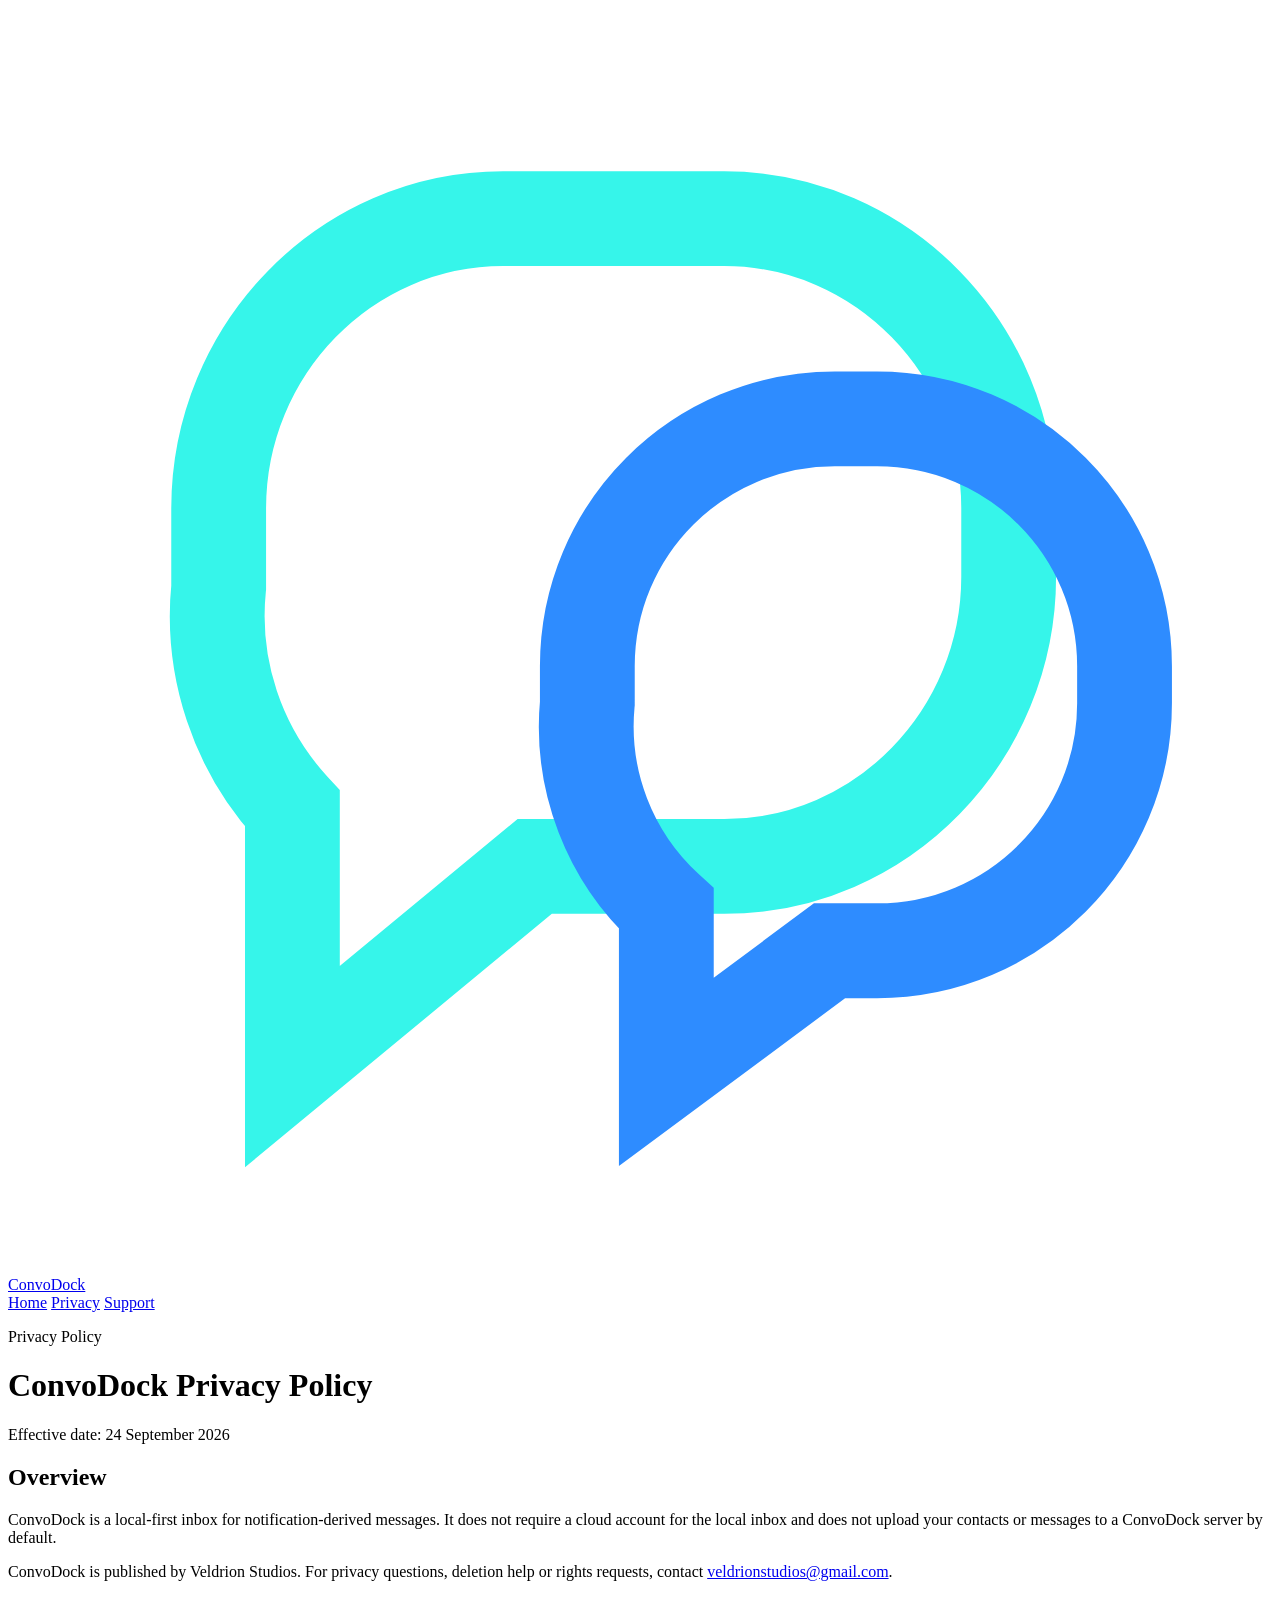
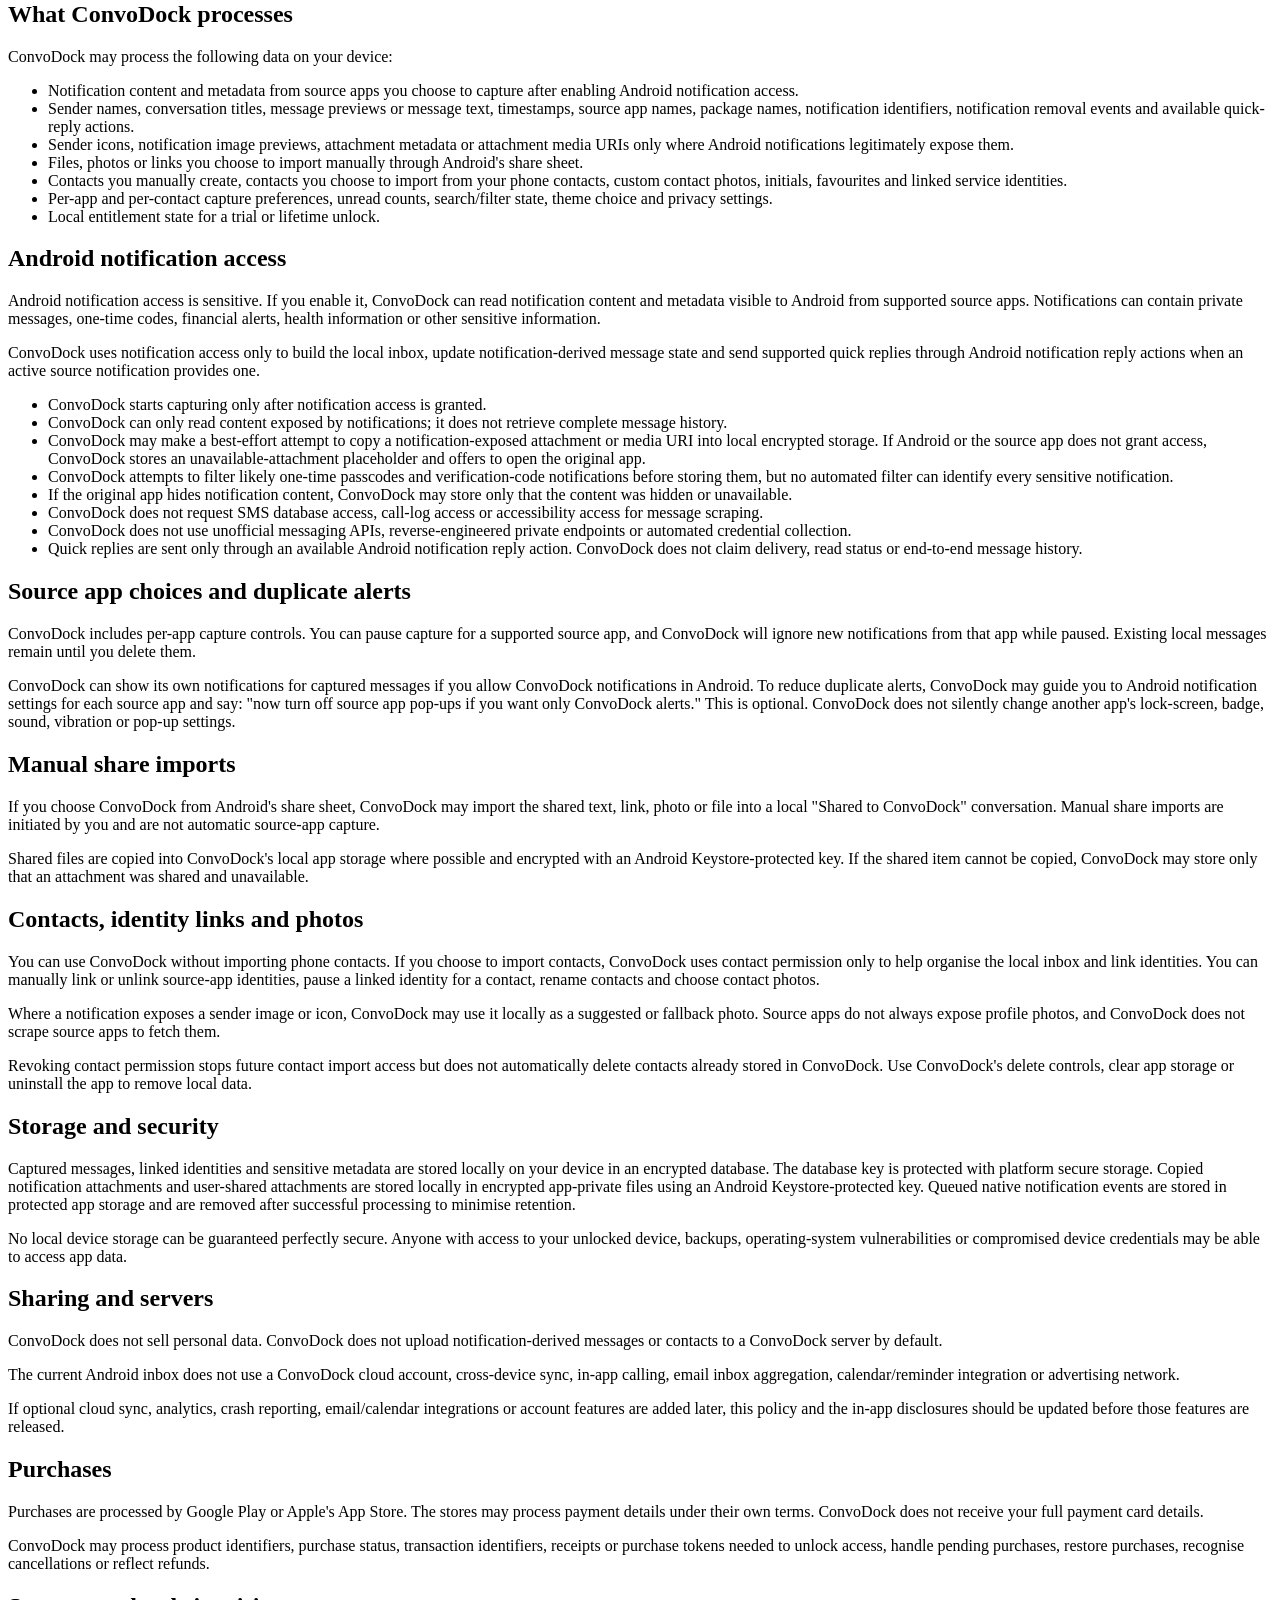
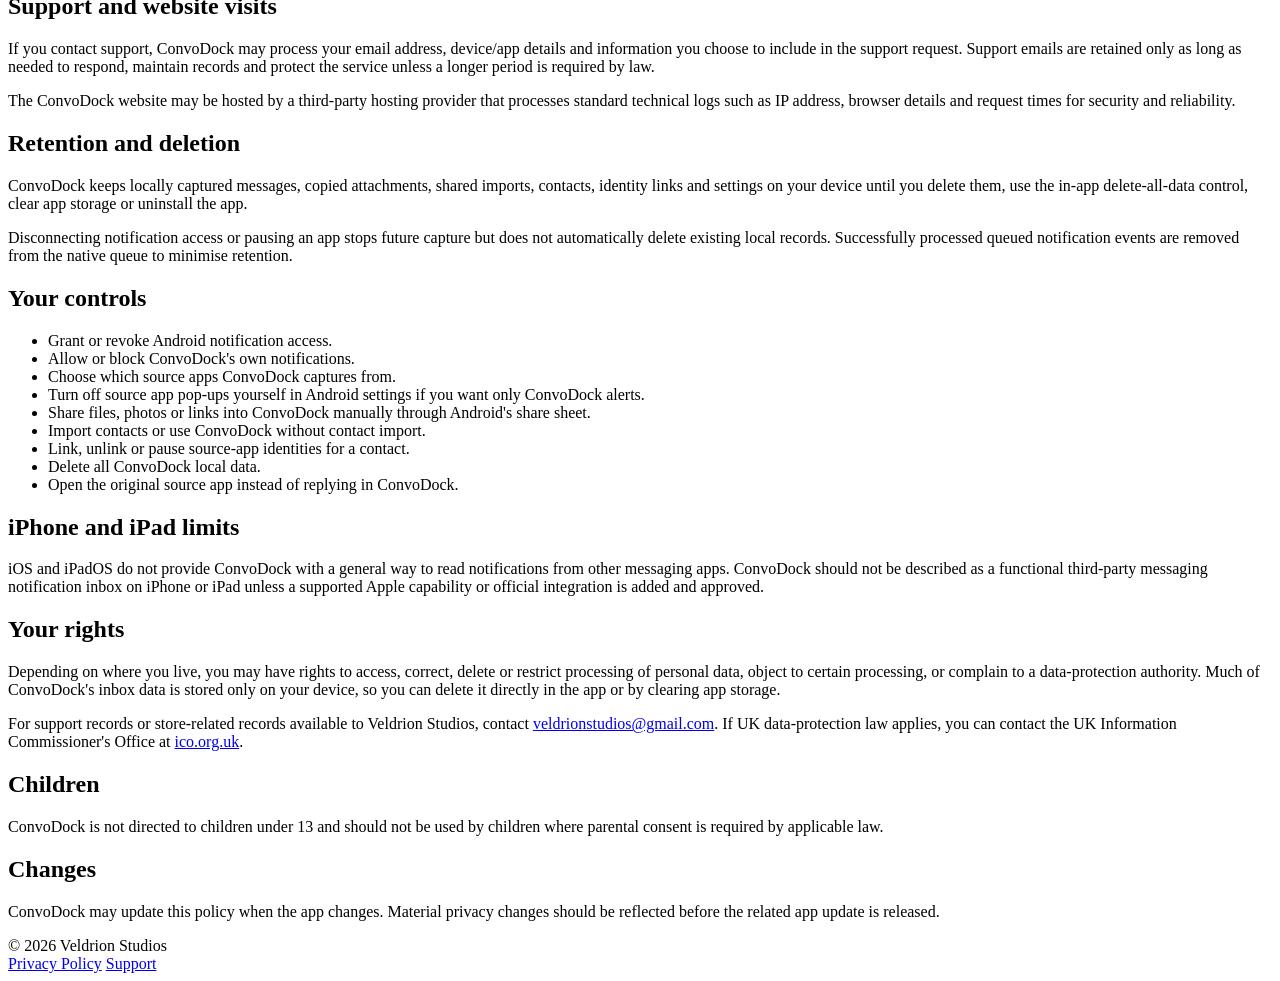
==== privacy.html @ 66566dc5 "Add files via upload" ====
<!doctype html>
<html lang="en">
  <head>
    <meta charset="utf-8" />
    <meta name="viewport" content="width=device-width, initial-scale=1" />
    <title>Privacy Policy | ConvoDock</title>
    <meta
      name="description"
      content="ConvoDock privacy policy covering Android notification access, local encrypted message storage, contact permissions, app choices, retention and deletion."
    />
    <link rel="icon" type="image/svg+xml" href="assets/favicon.svg" />
    <link rel="stylesheet" href="assets/styles.css" />
  </head>
  <body>
    <div class="site-shell">
      <header class="site-header">
        <nav class="nav" aria-label="Main navigation">
          <a class="brand" href="index.html" aria-label="ConvoDock home">
            <span class="brand-mark" aria-hidden="true">
              <svg viewBox="0 0 24 24" fill="none">
                <path d="M4 9.5C4 6.5 6.4 4 9.4 4h4.2C16.6 4 19 6.5 19 9.5v1.3c0 3-2.4 5.5-5.4 5.5H10l-4.6 3.8v-4.9A5.4 5.4 0 0 1 4 11V9.5Z" stroke="#36F5EA" stroke-width="1.8" />
                <path d="M11 12.5c0-2.6 2.1-4.7 4.7-4.7h.8c2.6 0 4.7 2.1 4.7 4.7v.7c0 2.6-2.1 4.7-4.7 4.7h-.9l-3.1 2.3v-3.1A4.7 4.7 0 0 1 11 13.2v-.7Z" stroke="#2E8CFF" stroke-width="1.8" />
              </svg>
            </span>
            ConvoDock
          </a>
          <div class="nav-links">
            <a href="index.html">Home</a>
            <a href="privacy.html" aria-current="page">Privacy</a>
            <a href="support.html">Support</a>
          </div>
        </nav>
      </header>

      <main>
        <div class="policy-hero">
          <p class="eyebrow">Privacy Policy</p>
          <h1>ConvoDock Privacy Policy</h1>
          <p class="policy-meta">Effective date: 24 September 2026</p>
        </div>

        <article class="policy-body">
          <section>
            <h2>Overview</h2>
            <p>
              ConvoDock is a local-first inbox for notification-derived messages. It does not require a cloud account for the local inbox and does not upload your contacts or messages to a ConvoDock server by default.
            </p>
            <p>
              ConvoDock is published by Veldrion Studios. For privacy questions, deletion help or rights requests, contact <a href="mailto:veldrionstudios@gmail.com">veldrionstudios@gmail.com</a>.
            </p>
          </section>

          <section>
            <h2>What ConvoDock processes</h2>
            <p>ConvoDock may process the following data on your device:</p>
            <ul>
              <li>Notification content and metadata from source apps you choose to capture after enabling Android notification access.</li>
              <li>Sender names, conversation titles, message previews or message text, timestamps, source app names, package names, notification identifiers, notification removal events and available quick-reply actions.</li>
              <li>Sender icons, notification image previews, attachment metadata or attachment media URIs only where Android notifications legitimately expose them.</li>
              <li>Files, photos or links you choose to import manually through Android's share sheet.</li>
              <li>Contacts you manually create, contacts you choose to import from your phone contacts, custom contact photos, initials, favourites and linked service identities.</li>
              <li>Per-app and per-contact capture preferences, unread counts, search/filter state, theme choice and privacy settings.</li>
              <li>Local entitlement state for a trial or lifetime unlock.</li>
            </ul>
          </section>

          <section>
            <h2>Android notification access</h2>
            <p>
              Android notification access is sensitive. If you enable it, ConvoDock can read notification content and metadata visible to Android from supported source apps. Notifications can contain private messages, one-time codes, financial alerts, health information or other sensitive information.
            </p>
            <p>
              ConvoDock uses notification access only to build the local inbox, update notification-derived message state and send supported quick replies through Android notification reply actions when an active source notification provides one.
            </p>
            <ul>
              <li>ConvoDock starts capturing only after notification access is granted.</li>
              <li>ConvoDock can only read content exposed by notifications; it does not retrieve complete message history.</li>
              <li>ConvoDock may make a best-effort attempt to copy a notification-exposed attachment or media URI into local encrypted storage. If Android or the source app does not grant access, ConvoDock stores an unavailable-attachment placeholder and offers to open the original app.</li>
              <li>ConvoDock attempts to filter likely one-time passcodes and verification-code notifications before storing them, but no automated filter can identify every sensitive notification.</li>
              <li>If the original app hides notification content, ConvoDock may store only that the content was hidden or unavailable.</li>
              <li>ConvoDock does not request SMS database access, call-log access or accessibility access for message scraping.</li>
              <li>ConvoDock does not use unofficial messaging APIs, reverse-engineered private endpoints or automated credential collection.</li>
              <li>Quick replies are sent only through an available Android notification reply action. ConvoDock does not claim delivery, read status or end-to-end message history.</li>
            </ul>
          </section>

          <section>
            <h2>Source app choices and duplicate alerts</h2>
            <p>
              ConvoDock includes per-app capture controls. You can pause capture for a supported source app, and ConvoDock will ignore new notifications from that app while paused. Existing local messages remain until you delete them.
            </p>
            <p>
              ConvoDock can show its own notifications for captured messages if you allow ConvoDock notifications in Android. To reduce duplicate alerts, ConvoDock may guide you to Android notification settings for each source app and say: "now turn off source app pop-ups if you want only ConvoDock alerts." This is optional. ConvoDock does not silently change another app's lock-screen, badge, sound, vibration or pop-up settings.
            </p>
          </section>

          <section>
            <h2>Manual share imports</h2>
            <p>
              If you choose ConvoDock from Android's share sheet, ConvoDock may import the shared text, link, photo or file into a local "Shared to ConvoDock" conversation. Manual share imports are initiated by you and are not automatic source-app capture.
            </p>
            <p>
              Shared files are copied into ConvoDock's local app storage where possible and encrypted with an Android Keystore-protected key. If the shared item cannot be copied, ConvoDock may store only that an attachment was shared and unavailable.
            </p>
          </section>

          <section>
            <h2>Contacts, identity links and photos</h2>
            <p>
              You can use ConvoDock without importing phone contacts. If you choose to import contacts, ConvoDock uses contact permission only to help organise the local inbox and link identities. You can manually link or unlink source-app identities, pause a linked identity for a contact, rename contacts and choose contact photos.
            </p>
            <p>
              Where a notification exposes a sender image or icon, ConvoDock may use it locally as a suggested or fallback photo. Source apps do not always expose profile photos, and ConvoDock does not scrape source apps to fetch them.
            </p>
            <p>
              Revoking contact permission stops future contact import access but does not automatically delete contacts already stored in ConvoDock. Use ConvoDock's delete controls, clear app storage or uninstall the app to remove local data.
            </p>
          </section>

          <section>
            <h2>Storage and security</h2>
            <p>
              Captured messages, linked identities and sensitive metadata are stored locally on your device in an encrypted database. The database key is protected with platform secure storage. Copied notification attachments and user-shared attachments are stored locally in encrypted app-private files using an Android Keystore-protected key. Queued native notification events are stored in protected app storage and are removed after successful processing to minimise retention.
            </p>
            <p>
              No local device storage can be guaranteed perfectly secure. Anyone with access to your unlocked device, backups, operating-system vulnerabilities or compromised device credentials may be able to access app data.
            </p>
          </section>

          <section>
            <h2>Sharing and servers</h2>
            <p>
              ConvoDock does not sell personal data. ConvoDock does not upload notification-derived messages or contacts to a ConvoDock server by default.
            </p>
            <p>
              The current Android inbox does not use a ConvoDock cloud account, cross-device sync, in-app calling, email inbox aggregation, calendar/reminder integration or advertising network.
            </p>
            <p>
              If optional cloud sync, analytics, crash reporting, email/calendar integrations or account features are added later, this policy and the in-app disclosures should be updated before those features are released.
            </p>
          </section>

          <section>
            <h2>Purchases</h2>
            <p>
              Purchases are processed by Google Play or Apple's App Store. The stores may process payment details under their own terms. ConvoDock does not receive your full payment card details.
            </p>
            <p>
              ConvoDock may process product identifiers, purchase status, transaction identifiers, receipts or purchase tokens needed to unlock access, handle pending purchases, restore purchases, recognise cancellations or reflect refunds.
            </p>
          </section>

          <section>
            <h2>Support and website visits</h2>
            <p>
              If you contact support, ConvoDock may process your email address, device/app details and information you choose to include in the support request. Support emails are retained only as long as needed to respond, maintain records and protect the service unless a longer period is required by law.
            </p>
            <p>
              The ConvoDock website may be hosted by a third-party hosting provider that processes standard technical logs such as IP address, browser details and request times for security and reliability.
            </p>
          </section>

          <section>
            <h2>Retention and deletion</h2>
            <p>
              ConvoDock keeps locally captured messages, copied attachments, shared imports, contacts, identity links and settings on your device until you delete them, use the in-app delete-all-data control, clear app storage or uninstall the app.
            </p>
            <p>
              Disconnecting notification access or pausing an app stops future capture but does not automatically delete existing local records. Successfully processed queued notification events are removed from the native queue to minimise retention.
            </p>
          </section>

          <section>
            <h2>Your controls</h2>
            <ul>
              <li>Grant or revoke Android notification access.</li>
              <li>Allow or block ConvoDock's own notifications.</li>
              <li>Choose which source apps ConvoDock captures from.</li>
              <li>Turn off source app pop-ups yourself in Android settings if you want only ConvoDock alerts.</li>
              <li>Share files, photos or links into ConvoDock manually through Android's share sheet.</li>
              <li>Import contacts or use ConvoDock without contact import.</li>
              <li>Link, unlink or pause source-app identities for a contact.</li>
              <li>Delete all ConvoDock local data.</li>
              <li>Open the original source app instead of replying in ConvoDock.</li>
            </ul>
          </section>

          <section>
            <h2>iPhone and iPad limits</h2>
            <p>
              iOS and iPadOS do not provide ConvoDock with a general way to read notifications from other messaging apps. ConvoDock should not be described as a functional third-party messaging notification inbox on iPhone or iPad unless a supported Apple capability or official integration is added and approved.
            </p>
          </section>

          <section>
            <h2>Your rights</h2>
            <p>
              Depending on where you live, you may have rights to access, correct, delete or restrict processing of personal data, object to certain processing, or complain to a data-protection authority. Much of ConvoDock's inbox data is stored only on your device, so you can delete it directly in the app or by clearing app storage.
            </p>
            <p>
              For support records or store-related records available to Veldrion Studios, contact <a href="mailto:veldrionstudios@gmail.com">veldrionstudios@gmail.com</a>. If UK data-protection law applies, you can contact the UK Information Commissioner's Office at <a href="https://ico.org.uk/">ico.org.uk</a>.
            </p>
          </section>

          <section>
            <h2>Children</h2>
            <p>
              ConvoDock is not directed to children under 13 and should not be used by children where parental consent is required by applicable law.
            </p>
          </section>

          <section>
            <h2>Changes</h2>
            <p>
              ConvoDock may update this policy when the app changes. Material privacy changes should be reflected before the related app update is released.
            </p>
          </section>
        </article>
      </main>

      <footer class="site-footer">
        <div class="footer-inner">
          <span>© 2026 Veldrion Studios</span>
          <div class="footer-links">
            <a href="privacy.html">Privacy Policy</a>
            <a href="support.html">Support</a>
          </div>
        </div>
      </footer>
    </div>
  </body>
</html>
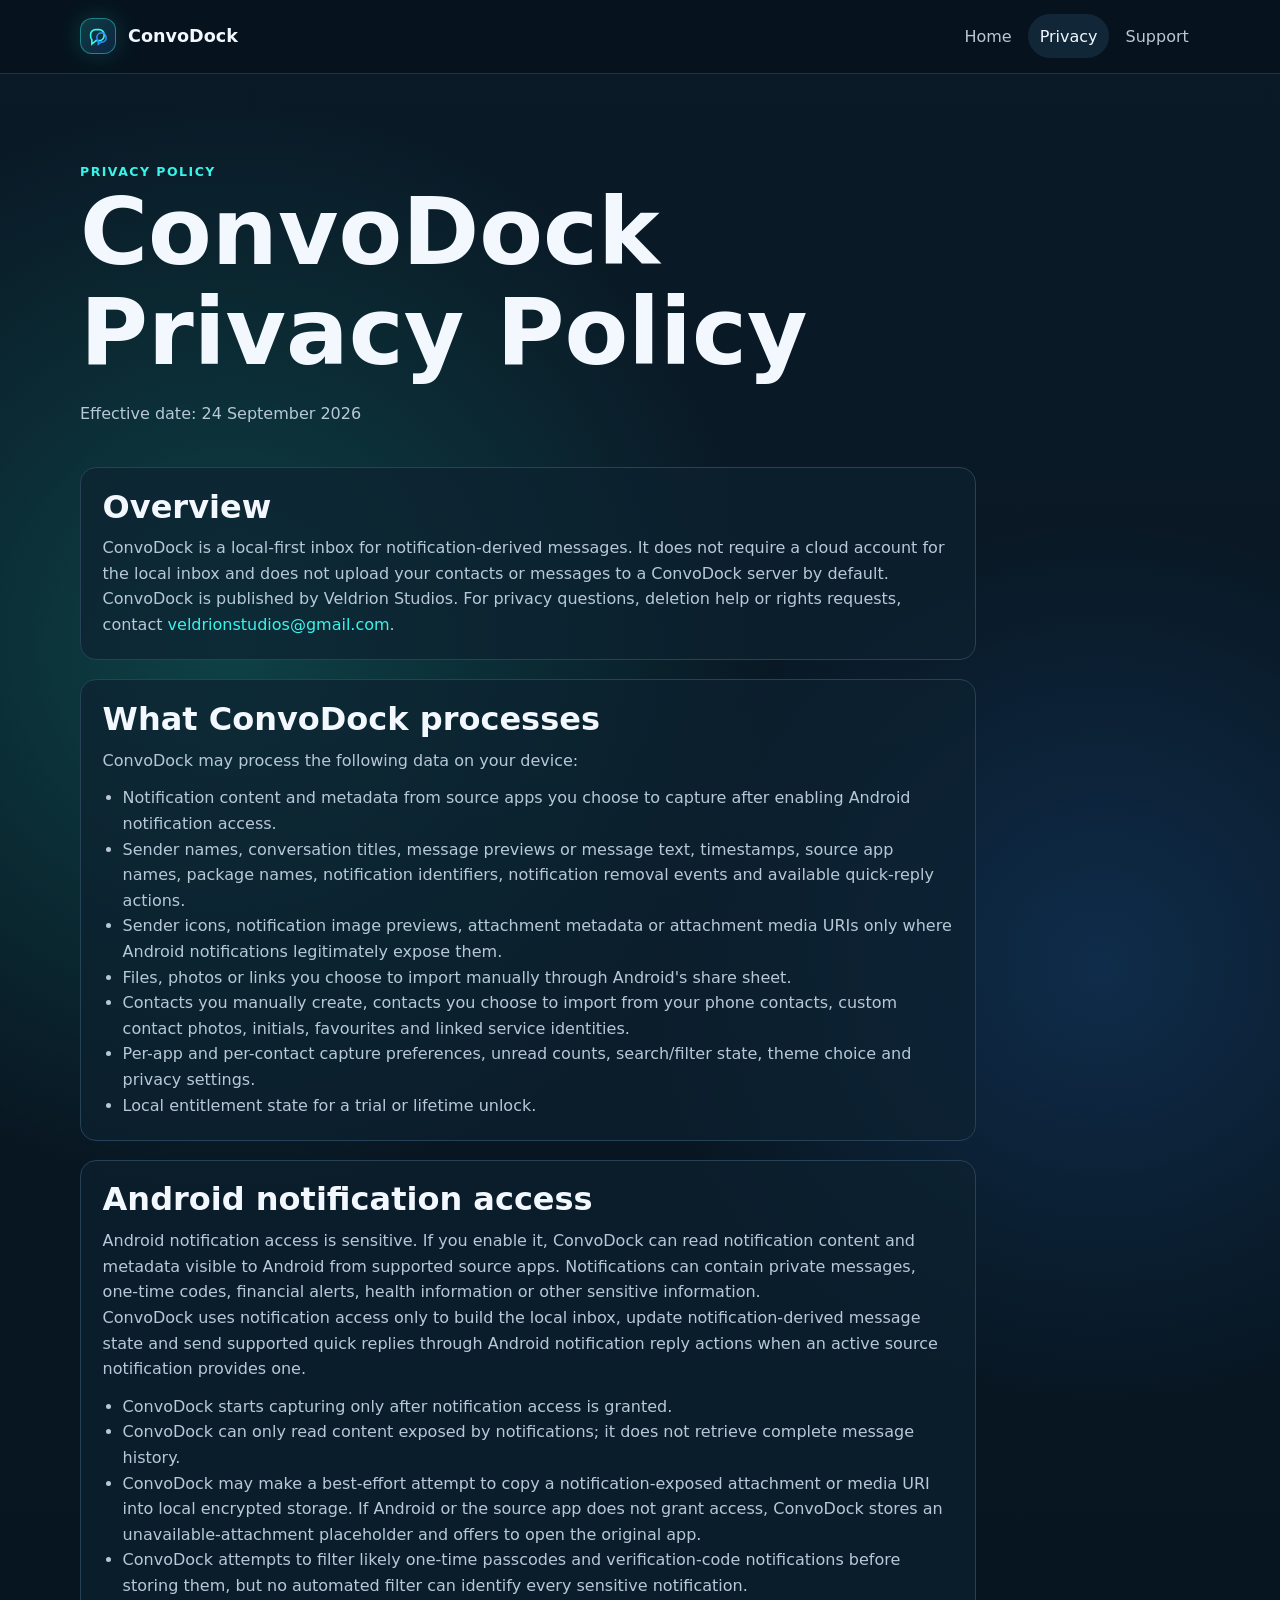
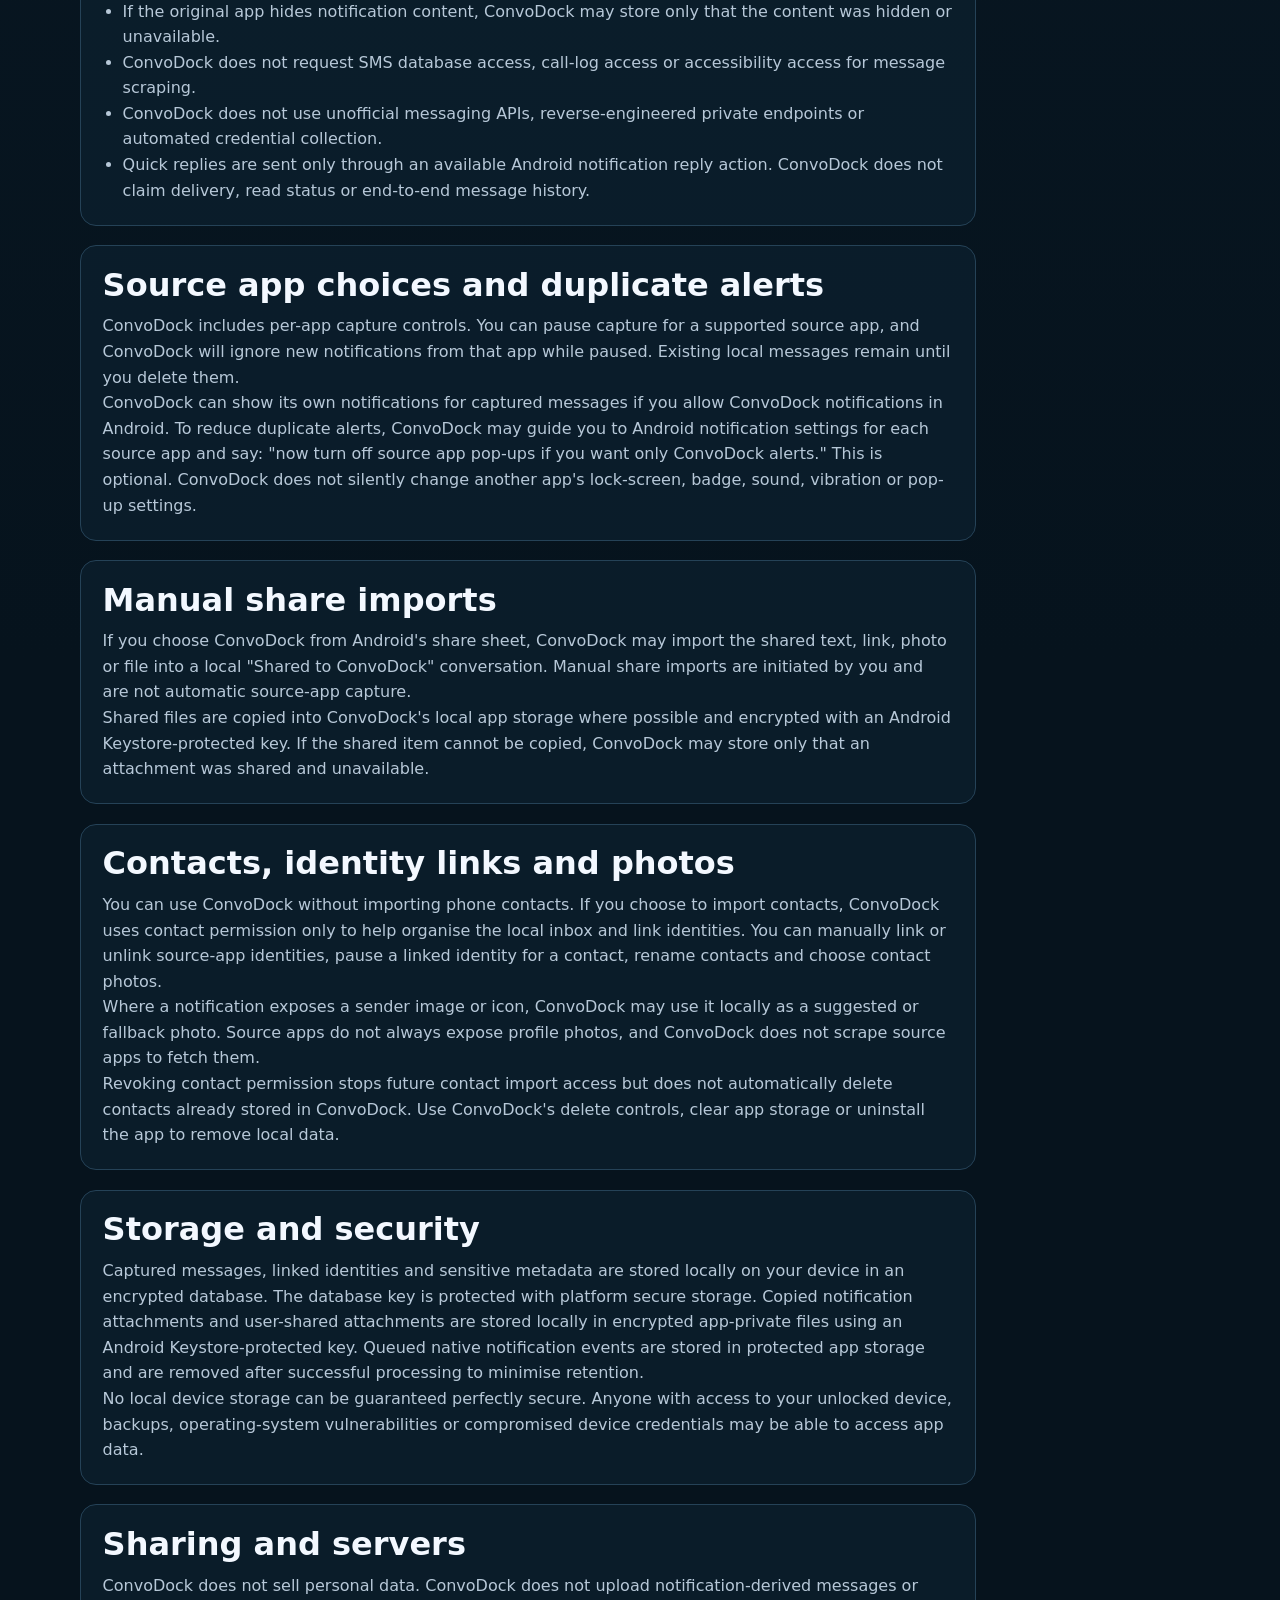
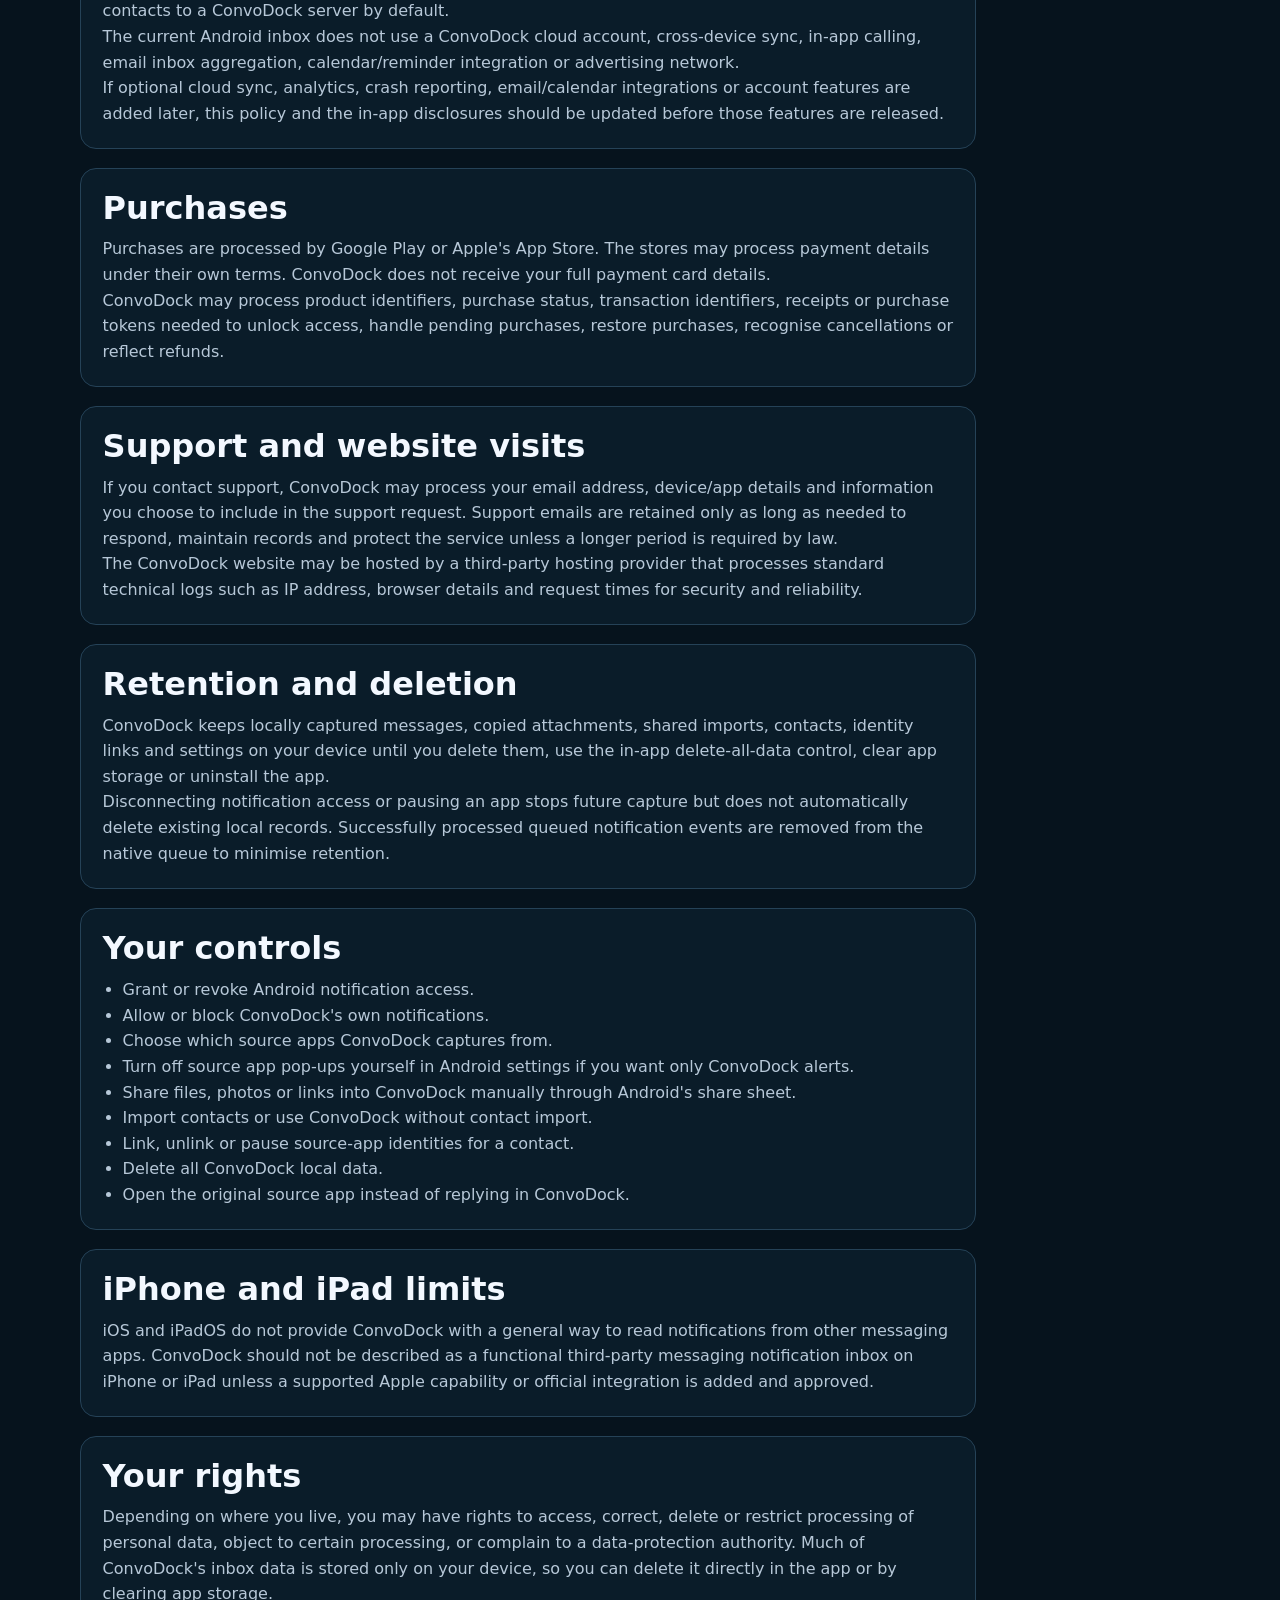
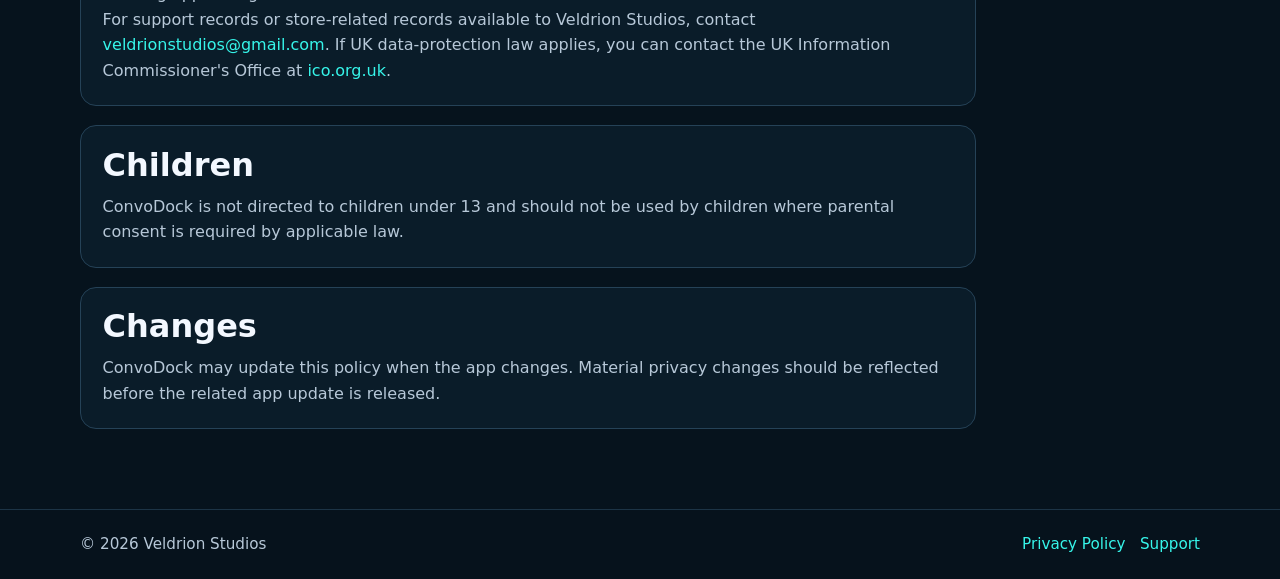
==== commit e7c2193b: "Add files via upload" ====
--- a/privacy.html
+++ b/privacy.html
@@ -9,7 +9,519 @@
       content="ConvoDock privacy policy covering Android notification access, local encrypted message storage, contact permissions, app choices, retention and deletion."
     />
     <link rel="icon" type="image/svg+xml" href="assets/favicon.svg" />
-    <link rel="stylesheet" href="assets/styles.css" />
+    <link rel="stylesheet" href="assets/styles.css" />
+    <style>
+:root {
+  --navy-950: #06131d;
+  --navy-900: #0a1a27;
+  --navy-800: #102636;
+  --navy-700: #172d3b;
+  --teal-500: #168b80;
+  --teal-300: #36f5ea;
+  --blue-500: #2e8cff;
+  --text: #f3f8ff;
+  --muted: #b7c8d8;
+  --line: #254257;
+  --danger: #ff6b7a;
+  color-scheme: dark;
+  font-family:
+    Inter, ui-sans-serif, system-ui, -apple-system, BlinkMacSystemFont, "Segoe UI",
+    sans-serif;
+}
+
+* {
+  box-sizing: border-box;
+}
+
+html {
+  scroll-behavior: smooth;
+}
+
+body {
+  margin: 0;
+  background:
+    radial-gradient(circle at 18% 12%, rgba(22, 139, 128, 0.36), transparent 34rem),
+    radial-gradient(circle at 86% 18%, rgba(46, 140, 255, 0.18), transparent 28rem),
+    linear-gradient(180deg, var(--navy-900), var(--navy-950) 42%);
+  color: var(--text);
+  font-size: 16px;
+  line-height: 1.6;
+}
+
+a {
+  color: var(--teal-300);
+  text-decoration: none;
+}
+
+a:hover,
+a:focus {
+  text-decoration: underline;
+}
+
+.site-shell {
+  min-height: 100vh;
+}
+
+.site-header {
+  position: sticky;
+  top: 0;
+  z-index: 10;
+  border-bottom: 1px solid rgba(37, 66, 87, 0.72);
+  background: rgba(6, 19, 29, 0.84);
+  backdrop-filter: blur(18px);
+}
+
+.nav {
+  display: flex;
+  align-items: center;
+  justify-content: space-between;
+  gap: 1rem;
+  width: min(1120px, calc(100% - 2rem));
+  margin: 0 auto;
+  padding: 0.9rem 0;
+}
+
+.brand {
+  display: inline-flex;
+  align-items: center;
+  gap: 0.75rem;
+  color: var(--text);
+  font-weight: 800;
+  font-size: 1.1rem;
+  letter-spacing: 0;
+}
+
+.brand-mark {
+  display: grid;
+  place-items: center;
+  width: 2.25rem;
+  height: 2.25rem;
+  border: 1px solid rgba(54, 245, 234, 0.42);
+  border-radius: 0.75rem;
+  background: linear-gradient(135deg, rgba(54, 245, 234, 0.18), rgba(46, 140, 255, 0.16));
+  box-shadow: 0 0 24px rgba(54, 245, 234, 0.16);
+}
+
+.brand-mark svg {
+  width: 1.35rem;
+  height: 1.35rem;
+}
+
+.nav-links {
+  display: flex;
+  align-items: center;
+  gap: 0.35rem;
+  flex-wrap: wrap;
+  justify-content: flex-end;
+}
+
+.nav-links a {
+  color: var(--muted);
+  min-height: 2.75rem;
+  display: inline-flex;
+  align-items: center;
+  padding: 0.45rem 0.7rem;
+  border-radius: 999px;
+}
+
+.nav-links a[aria-current="page"],
+.nav-links a:hover,
+.nav-links a:focus {
+  color: var(--text);
+  background: rgba(20, 44, 61, 0.82);
+  text-decoration: none;
+}
+
+main {
+  width: min(1120px, calc(100% - 2rem));
+  margin: 0 auto;
+}
+
+.hero {
+  display: grid;
+  grid-template-columns: minmax(0, 1.1fr) minmax(17rem, 0.9fr);
+  gap: clamp(2rem, 7vw, 5rem);
+  align-items: center;
+  min-height: calc(100vh - 5.5rem);
+  padding: clamp(3rem, 8vw, 6rem) 0;
+}
+
+.eyebrow {
+  color: var(--teal-300);
+  font-weight: 800;
+  text-transform: uppercase;
+  letter-spacing: 0.12em;
+  font-size: 0.78rem;
+}
+
+h1,
+h2,
+h3 {
+  color: var(--text);
+  line-height: 1.08;
+  letter-spacing: 0;
+  margin: 0;
+}
+
+h1 {
+  max-width: 12ch;
+  font-size: clamp(3.4rem, 13vw, 7.8rem);
+}
+
+h2 {
+  font-size: clamp(2rem, 6vw, 3.4rem);
+}
+
+h3 {
+  font-size: 1.15rem;
+}
+
+p {
+  margin: 0;
+}
+
+.lead {
+  max-width: 41rem;
+  margin-top: 1.25rem;
+  color: var(--muted);
+  font-size: clamp(1.08rem, 2.8vw, 1.35rem);
+}
+
+.actions {
+  display: flex;
+  flex-wrap: wrap;
+  gap: 0.8rem;
+  margin-top: 2rem;
+}
+
+.button {
+  display: inline-flex;
+  min-height: 3rem;
+  align-items: center;
+  justify-content: center;
+  gap: 0.5rem;
+  border-radius: 999px;
+  border: 1px solid transparent;
+  padding: 0.72rem 1rem;
+  font-weight: 800;
+}
+
+.button.primary {
+  color: #ffffff;
+  background: linear-gradient(135deg, var(--blue-500), var(--teal-500));
+}
+
+.button.secondary {
+  color: var(--text);
+  border-color: var(--line);
+  background: rgba(12, 33, 48, 0.62);
+}
+
+.notice {
+  margin-top: 1.5rem;
+  padding: 1rem;
+  border: 1px solid rgba(54, 245, 234, 0.22);
+  border-radius: 1rem;
+  background: rgba(12, 33, 48, 0.58);
+  color: var(--muted);
+}
+
+.phone-card {
+  width: min(100%, 23rem);
+  margin-inline: auto;
+  border: 1px solid rgba(122, 157, 184, 0.34);
+  border-radius: 2rem;
+  background:
+    linear-gradient(180deg, rgba(23, 45, 59, 0.86), rgba(6, 19, 29, 0.96)),
+    var(--navy-950);
+  box-shadow:
+    0 1.5rem 4rem rgba(0, 0, 0, 0.42),
+    inset 0 0 0 0.45rem rgba(46, 140, 255, 0.08);
+  padding: 1.15rem;
+}
+
+.phone-top {
+  display: flex;
+  justify-content: space-between;
+  align-items: center;
+  color: var(--muted);
+  font-size: 0.86rem;
+}
+
+.search-pill {
+  margin: 1rem 0;
+  padding: 0.82rem 1rem;
+  border: 1px solid var(--line);
+  border-radius: 999px;
+  color: var(--muted);
+  background: rgba(20, 44, 61, 0.78);
+}
+
+.chat-list {
+  display: grid;
+  gap: 0.75rem;
+}
+
+.chat-row {
+  display: grid;
+  grid-template-columns: 3rem 1fr auto;
+  gap: 0.8rem;
+  align-items: center;
+  min-height: 4.5rem;
+  padding: 0.75rem;
+  border: 1px solid rgba(37, 66, 87, 0.62);
+  border-radius: 1rem;
+  background: rgba(12, 33, 48, 0.78);
+}
+
+.avatar {
+  position: relative;
+  display: grid;
+  place-items: center;
+  width: 3rem;
+  height: 3rem;
+  border-radius: 50%;
+  background: #6688a7;
+  color: #ffffff;
+  font-weight: 900;
+}
+
+.service-dot {
+  position: absolute;
+  right: -0.15rem;
+  bottom: -0.15rem;
+  display: grid;
+  place-items: center;
+  width: 1.25rem;
+  height: 1.25rem;
+  border-radius: 0.38rem;
+  background: var(--teal-500);
+  font-size: 0.62rem;
+  border: 2px solid var(--navy-950);
+}
+
+.row-title {
+  font-weight: 800;
+}
+
+.row-preview,
+.row-time {
+  color: var(--muted);
+  font-size: 0.9rem;
+}
+
+.badge {
+  display: inline-grid;
+  place-items: center;
+  min-width: 1.6rem;
+  height: 1.6rem;
+  padding: 0 0.45rem;
+  border-radius: 999px;
+  background: var(--blue-500);
+  color: #ffffff;
+  font-weight: 900;
+  font-size: 0.78rem;
+}
+
+.section {
+  padding: clamp(3rem, 8vw, 5rem) 0;
+  border-top: 1px solid rgba(37, 66, 87, 0.58);
+}
+
+.section-header {
+  max-width: 42rem;
+  margin-bottom: 1.6rem;
+}
+
+.section-header p {
+  margin-top: 0.85rem;
+  color: var(--muted);
+}
+
+.grid {
+  display: grid;
+  grid-template-columns: repeat(4, minmax(0, 1fr));
+  gap: 1rem;
+}
+
+.card {
+  border: 1px solid var(--line);
+  border-radius: 1rem;
+  background: rgba(12, 33, 48, 0.72);
+  padding: 1.2rem;
+}
+
+.card-icon {
+  display: grid;
+  place-items: center;
+  width: 2.35rem;
+  height: 2.35rem;
+  margin-bottom: 0.85rem;
+  border-radius: 0.85rem;
+  color: var(--teal-300);
+  background: rgba(54, 245, 234, 0.1);
+  border: 1px solid rgba(54, 245, 234, 0.18);
+}
+
+.card p,
+.policy-body p,
+.policy-body li {
+  color: var(--muted);
+}
+
+.policy-hero {
+  padding: clamp(3rem, 8vw, 5.5rem) 0 2.5rem;
+  max-width: 52rem;
+}
+
+.policy-hero h1 {
+  max-width: 13ch;
+  font-size: clamp(2.75rem, 10vw, 5.8rem);
+}
+
+.policy-meta {
+  margin-top: 1.2rem;
+  color: var(--muted);
+}
+
+.policy-body {
+  display: grid;
+  gap: 1.2rem;
+  max-width: 56rem;
+  padding-bottom: 5rem;
+}
+
+.policy-body section {
+  padding: 1.35rem;
+  border: 1px solid var(--line);
+  border-radius: 1rem;
+  background: rgba(12, 33, 48, 0.68);
+}
+
+.policy-body h2 {
+  margin-bottom: 0.7rem;
+  font-size: clamp(1.45rem, 4vw, 2rem);
+}
+
+.policy-body ul {
+  margin: 0.75rem 0 0;
+  padding-left: 1.25rem;
+}
+
+.support-grid {
+  display: grid;
+  grid-template-columns: minmax(0, 0.9fr) minmax(0, 1.1fr);
+  gap: 1rem;
+}
+
+.support-list {
+  display: grid;
+  gap: 0.8rem;
+}
+
+.support-item {
+  padding: 1rem;
+  border: 1px solid var(--line);
+  border-radius: 1rem;
+  background: rgba(12, 33, 48, 0.68);
+}
+
+.support-item h3 {
+  margin-bottom: 0.35rem;
+}
+
+.site-footer {
+  border-top: 1px solid rgba(37, 66, 87, 0.72);
+  background: rgba(6, 19, 29, 0.72);
+}
+
+.footer-inner {
+  display: flex;
+  justify-content: space-between;
+  gap: 1rem;
+  flex-wrap: wrap;
+  width: min(1120px, calc(100% - 2rem));
+  margin: 0 auto;
+  padding: 1.4rem 0;
+  color: var(--muted);
+  font-size: 0.95rem;
+}
+
+.footer-links {
+  display: flex;
+  gap: 0.9rem;
+  flex-wrap: wrap;
+}
+
+@media (max-width: 860px) {
+  .nav {
+    align-items: flex-start;
+    flex-direction: column;
+  }
+
+  .nav-links {
+    width: 100%;
+    justify-content: flex-start;
+  }
+
+  .hero,
+  .support-grid {
+    grid-template-columns: 1fr;
+  }
+
+  .hero {
+    min-height: auto;
+    padding-top: 3rem;
+  }
+
+  .grid {
+    grid-template-columns: repeat(2, minmax(0, 1fr));
+  }
+}
+
+@media (max-width: 560px) {
+  body {
+    font-size: 16px;
+  }
+
+  main,
+  .nav,
+  .footer-inner {
+    width: min(100% - 1rem, 1120px);
+  }
+
+  .nav-links a {
+    padding-inline: 0.62rem;
+  }
+
+  .actions {
+    flex-direction: column;
+  }
+
+  .button {
+    width: 100%;
+  }
+
+  .grid {
+    grid-template-columns: 1fr;
+  }
+
+  .phone-card {
+    border-radius: 1.4rem;
+    padding: 0.8rem;
+  }
+
+  .chat-row {
+    grid-template-columns: 2.7rem 1fr;
+  }
+
+  .row-time {
+    display: none;
+  }
+}
+
+
+    </style>
   </head>
   <body>
     <div class="site-shell">
@@ -230,3 +742,4 @@
     </div>
   </body>
 </html>
+
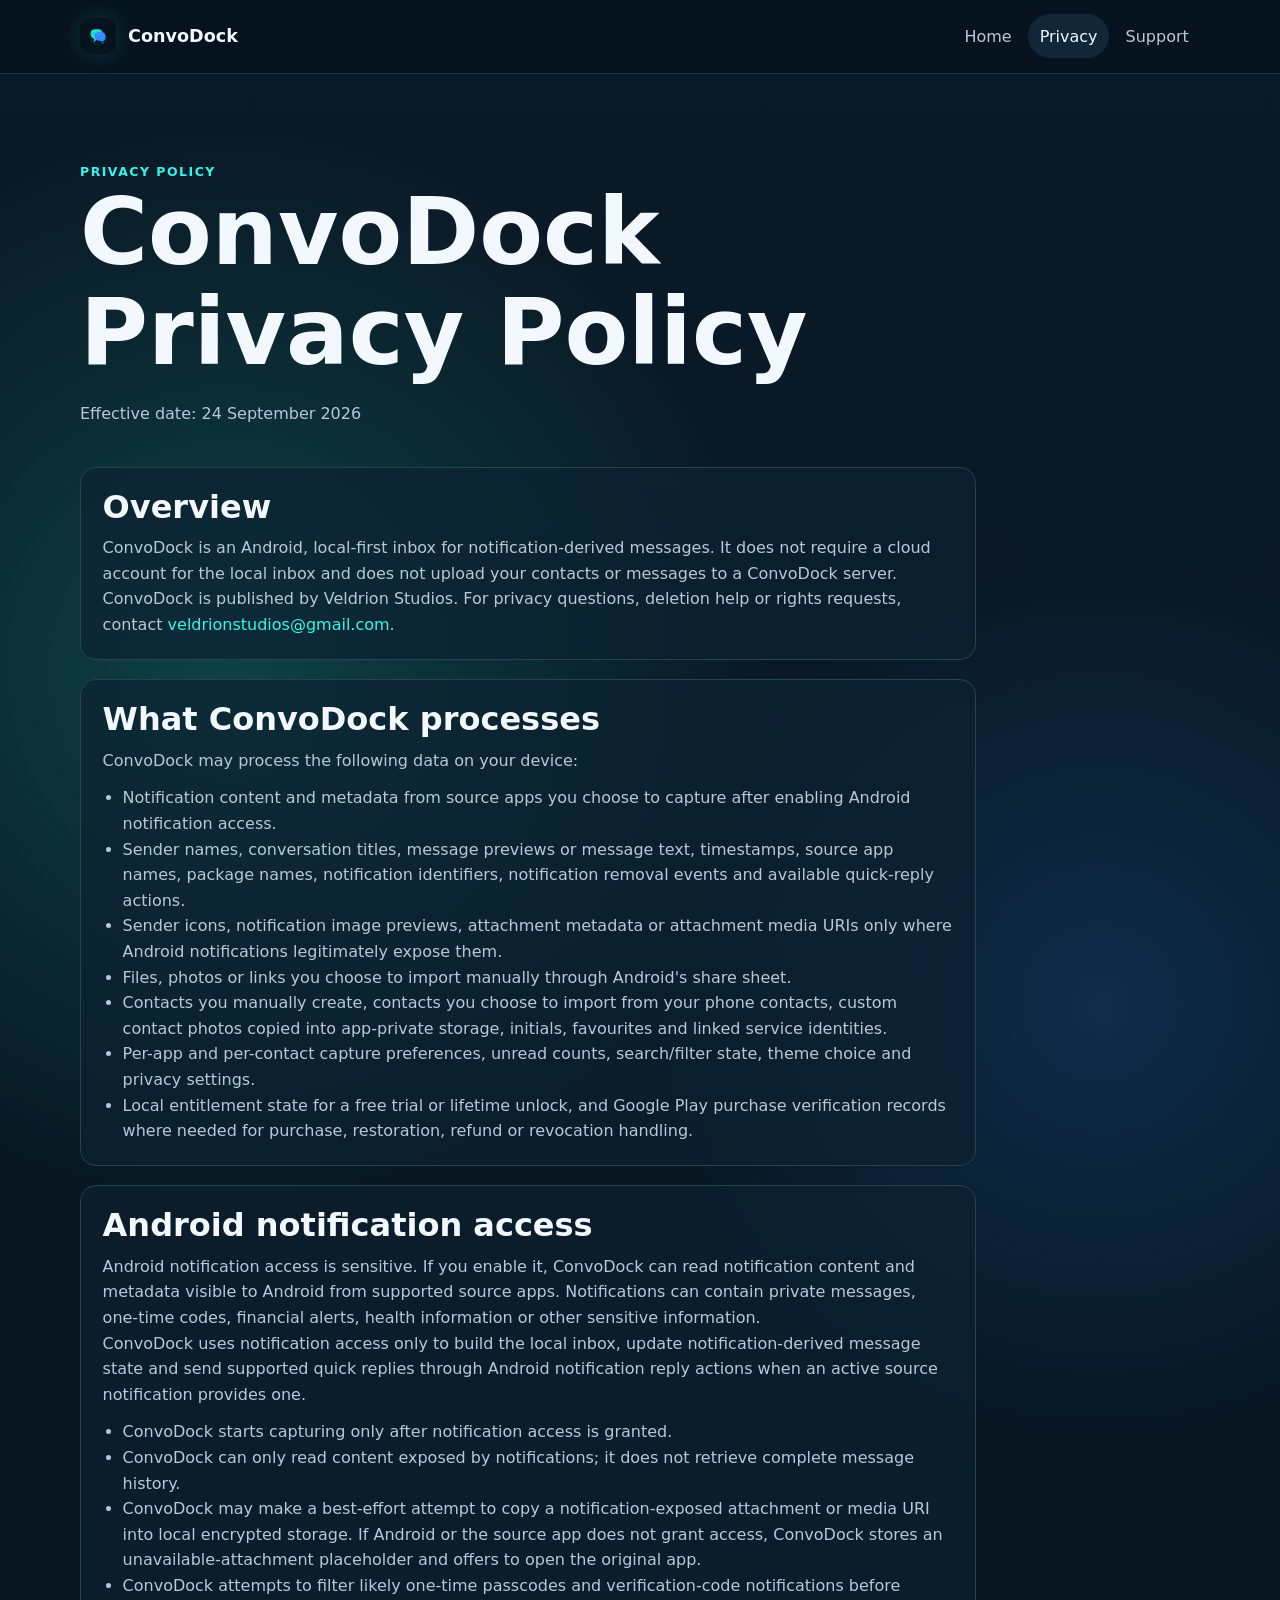
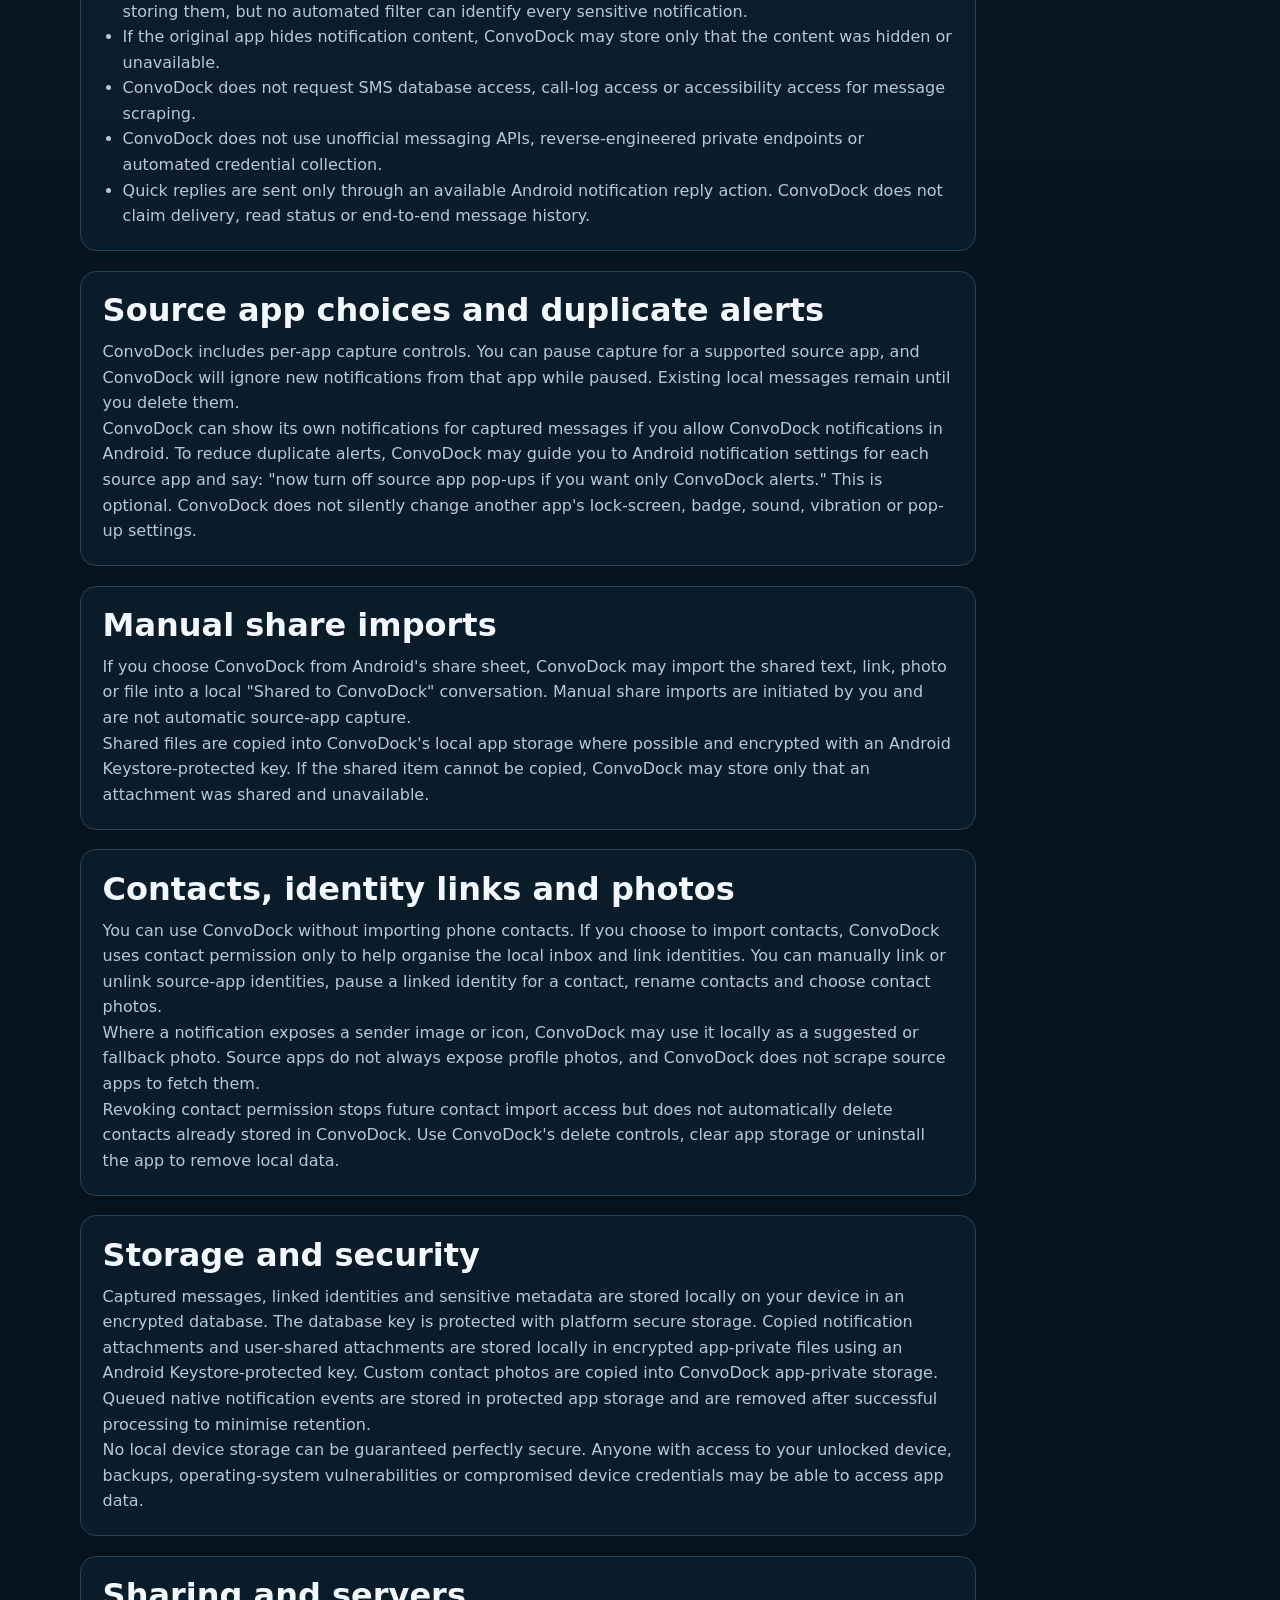
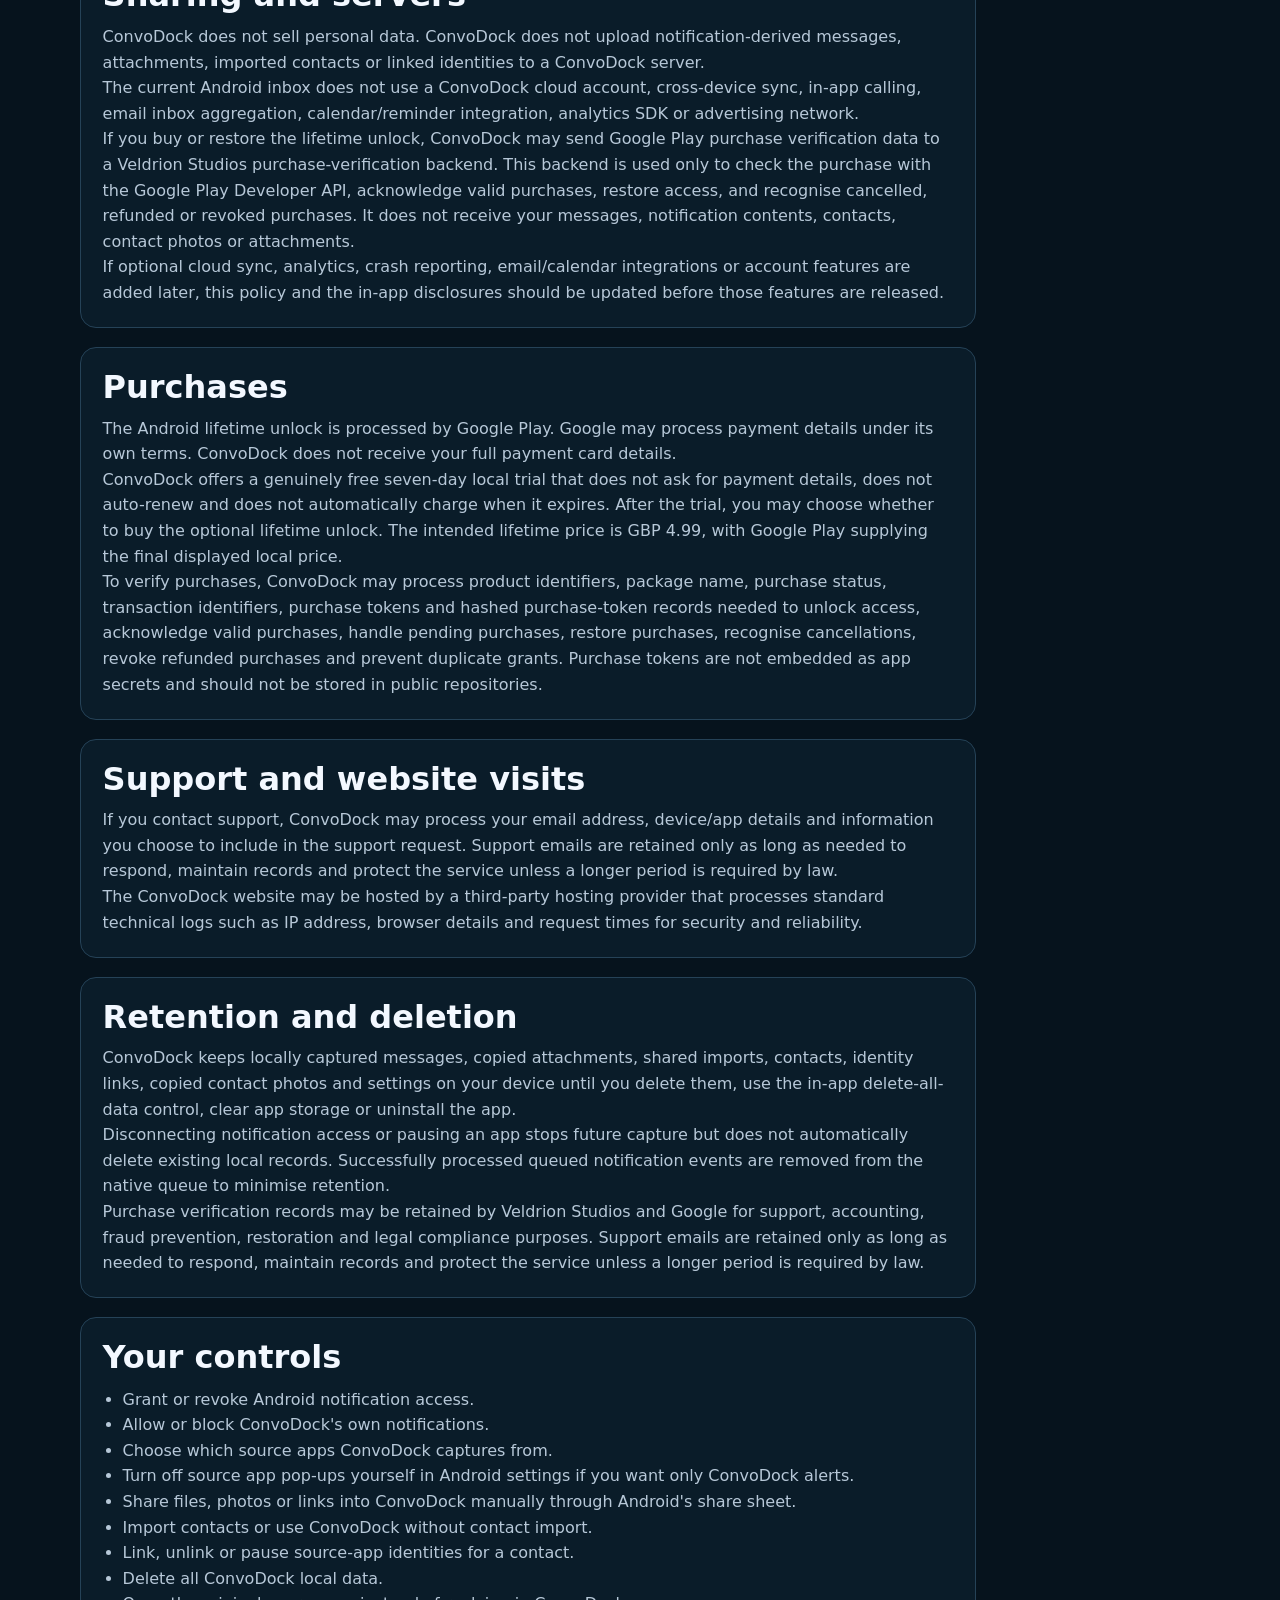
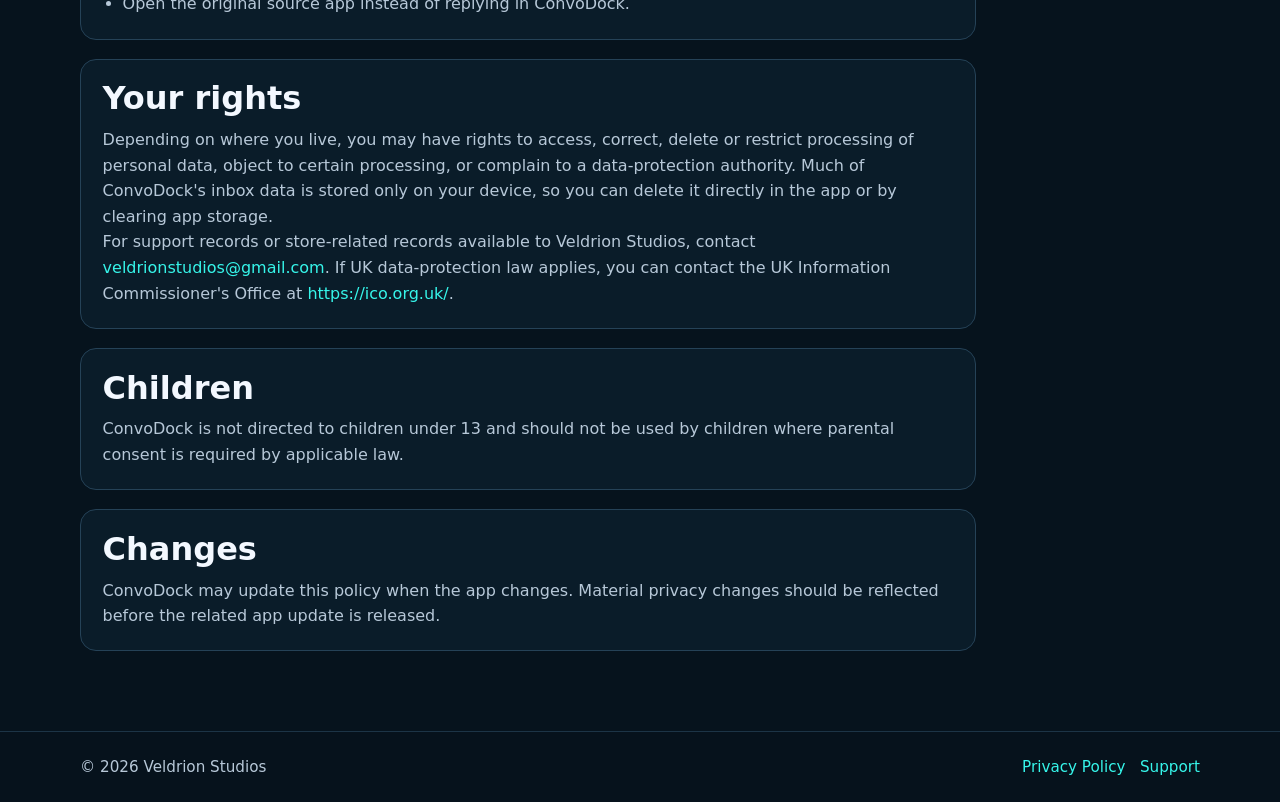
==== commit be65fb97: "Add files via upload" ====
--- a/privacy.html
+++ b/privacy.html
@@ -96,9 +96,7 @@
   place-items: center;
   width: 2.25rem;
   height: 2.25rem;
-  border: 1px solid rgba(54, 245, 234, 0.42);
   border-radius: 0.75rem;
-  background: linear-gradient(135deg, rgba(54, 245, 234, 0.18), rgba(46, 140, 255, 0.16));
   box-shadow: 0 0 24px rgba(54, 245, 234, 0.16);
 }
 
@@ -529,9 +527,13 @@
         <nav class="nav" aria-label="Main navigation">
           <a class="brand" href="index.html" aria-label="ConvoDock home">
             <span class="brand-mark" aria-hidden="true">
-              <svg viewBox="0 0 24 24" fill="none">
-                <path d="M4 9.5C4 6.5 6.4 4 9.4 4h4.2C16.6 4 19 6.5 19 9.5v1.3c0 3-2.4 5.5-5.4 5.5H10l-4.6 3.8v-4.9A5.4 5.4 0 0 1 4 11V9.5Z" stroke="#36F5EA" stroke-width="1.8" />
-                <path d="M11 12.5c0-2.6 2.1-4.7 4.7-4.7h.8c2.6 0 4.7 2.1 4.7 4.7v.7c0 2.6-2.1 4.7-4.7 4.7h-.9l-3.1 2.3v-3.1A4.7 4.7 0 0 1 11 13.2v-.7Z" stroke="#2E8CFF" stroke-width="1.8" />
+              <svg viewBox="0 0 108 108" fill="none">
+                <rect width="108" height="108" rx="24" fill="#04131C" />
+                <circle cx="54" cy="54" r="45" fill="#071F2C" />
+                <path d="M18 36c0-12 9-20 23-20h15c13 0 22 9 22 21v7c0 13-9 21-22 21h-6L33 83l4-17c-11-4-19-12-19-23v-7Z" fill="#25D8CF" />
+                <path d="M38 49c0-11 9-19 21-19h12c13 0 22 9 22 21v7c0 12-9 20-22 20l15 14-8-16c-23 0-40-10-40-21v-6Z" fill="#2E8CFF" />
+                <path d="M25 34c3-8 11-12 21-12h10c6 0 12 2 16 6-11-3-22-3-31-1-8 1-13 3-16 7Z" fill="#FFFFFF" opacity=".18" />
+                <path d="M44 48c3-7 9-10 17-10h10c5 0 11 2 15 6-9-3-18-3-27-1-6 1-12 2-15 5Z" fill="#FFFFFF" opacity=".16" />
               </svg>
             </span>
             ConvoDock
@@ -555,7 +557,7 @@
           <section>
             <h2>Overview</h2>
             <p>
-              ConvoDock is a local-first inbox for notification-derived messages. It does not require a cloud account for the local inbox and does not upload your contacts or messages to a ConvoDock server by default.
+              ConvoDock is an Android, local-first inbox for notification-derived messages. It does not require a cloud account for the local inbox and does not upload your contacts or messages to a ConvoDock server.
             </p>
             <p>
               ConvoDock is published by Veldrion Studios. For privacy questions, deletion help or rights requests, contact <a href="mailto:veldrionstudios@gmail.com">veldrionstudios@gmail.com</a>.
@@ -570,9 +572,9 @@
               <li>Sender names, conversation titles, message previews or message text, timestamps, source app names, package names, notification identifiers, notification removal events and available quick-reply actions.</li>
               <li>Sender icons, notification image previews, attachment metadata or attachment media URIs only where Android notifications legitimately expose them.</li>
               <li>Files, photos or links you choose to import manually through Android's share sheet.</li>
-              <li>Contacts you manually create, contacts you choose to import from your phone contacts, custom contact photos, initials, favourites and linked service identities.</li>
+              <li>Contacts you manually create, contacts you choose to import from your phone contacts, custom contact photos copied into app-private storage, initials, favourites and linked service identities.</li>
               <li>Per-app and per-contact capture preferences, unread counts, search/filter state, theme choice and privacy settings.</li>
-              <li>Local entitlement state for a trial or lifetime unlock.</li>
+              <li>Local entitlement state for a free trial or lifetime unlock, and Google Play purchase verification records where needed for purchase, restoration, refund or revocation handling.</li>
             </ul>
           </section>
 
@@ -632,7 +634,7 @@
           <section>
             <h2>Storage and security</h2>
             <p>
-              Captured messages, linked identities and sensitive metadata are stored locally on your device in an encrypted database. The database key is protected with platform secure storage. Copied notification attachments and user-shared attachments are stored locally in encrypted app-private files using an Android Keystore-protected key. Queued native notification events are stored in protected app storage and are removed after successful processing to minimise retention.
+              Captured messages, linked identities and sensitive metadata are stored locally on your device in an encrypted database. The database key is protected with platform secure storage. Copied notification attachments and user-shared attachments are stored locally in encrypted app-private files using an Android Keystore-protected key. Custom contact photos are copied into ConvoDock app-private storage. Queued native notification events are stored in protected app storage and are removed after successful processing to minimise retention.
             </p>
             <p>
               No local device storage can be guaranteed perfectly secure. Anyone with access to your unlocked device, backups, operating-system vulnerabilities or compromised device credentials may be able to access app data.
@@ -642,10 +644,13 @@
           <section>
             <h2>Sharing and servers</h2>
             <p>
-              ConvoDock does not sell personal data. ConvoDock does not upload notification-derived messages or contacts to a ConvoDock server by default.
-            </p>
-            <p>
-              The current Android inbox does not use a ConvoDock cloud account, cross-device sync, in-app calling, email inbox aggregation, calendar/reminder integration or advertising network.
+              ConvoDock does not sell personal data. ConvoDock does not upload notification-derived messages, attachments, imported contacts or linked identities to a ConvoDock server.
+            </p>
+            <p>
+              The current Android inbox does not use a ConvoDock cloud account, cross-device sync, in-app calling, email inbox aggregation, calendar/reminder integration, analytics SDK or advertising network.
+            </p>
+            <p>
+              If you buy or restore the lifetime unlock, ConvoDock may send Google Play purchase verification data to a Veldrion Studios purchase-verification backend. This backend is used only to check the purchase with the Google Play Developer API, acknowledge valid purchases, restore access, and recognise cancelled, refunded or revoked purchases. It does not receive your messages, notification contents, contacts, contact photos or attachments.
             </p>
             <p>
               If optional cloud sync, analytics, crash reporting, email/calendar integrations or account features are added later, this policy and the in-app disclosures should be updated before those features are released.
@@ -655,10 +660,13 @@
           <section>
             <h2>Purchases</h2>
             <p>
-              Purchases are processed by Google Play or Apple's App Store. The stores may process payment details under their own terms. ConvoDock does not receive your full payment card details.
-            </p>
-            <p>
-              ConvoDock may process product identifiers, purchase status, transaction identifiers, receipts or purchase tokens needed to unlock access, handle pending purchases, restore purchases, recognise cancellations or reflect refunds.
+              The Android lifetime unlock is processed by Google Play. Google may process payment details under its own terms. ConvoDock does not receive your full payment card details.
+            </p>
+            <p>
+              ConvoDock offers a genuinely free seven-day local trial that does not ask for payment details, does not auto-renew and does not automatically charge when it expires. After the trial, you may choose whether to buy the optional lifetime unlock. The intended lifetime price is GBP 4.99, with Google Play supplying the final displayed local price.
+            </p>
+            <p>
+              To verify purchases, ConvoDock may process product identifiers, package name, purchase status, transaction identifiers, purchase tokens and hashed purchase-token records needed to unlock access, acknowledge valid purchases, handle pending purchases, restore purchases, recognise cancellations, revoke refunded purchases and prevent duplicate grants. Purchase tokens are not embedded as app secrets and should not be stored in public repositories.
             </p>
           </section>
 
@@ -675,10 +683,13 @@
           <section>
             <h2>Retention and deletion</h2>
             <p>
-              ConvoDock keeps locally captured messages, copied attachments, shared imports, contacts, identity links and settings on your device until you delete them, use the in-app delete-all-data control, clear app storage or uninstall the app.
+              ConvoDock keeps locally captured messages, copied attachments, shared imports, contacts, identity links, copied contact photos and settings on your device until you delete them, use the in-app delete-all-data control, clear app storage or uninstall the app.
             </p>
             <p>
               Disconnecting notification access or pausing an app stops future capture but does not automatically delete existing local records. Successfully processed queued notification events are removed from the native queue to minimise retention.
+            </p>
+            <p>
+              Purchase verification records may be retained by Veldrion Studios and Google for support, accounting, fraud prevention, restoration and legal compliance purposes. Support emails are retained only as long as needed to respond, maintain records and protect the service unless a longer period is required by law.
             </p>
           </section>
 
@@ -698,19 +709,12 @@
           </section>
 
           <section>
-            <h2>iPhone and iPad limits</h2>
-            <p>
-              iOS and iPadOS do not provide ConvoDock with a general way to read notifications from other messaging apps. ConvoDock should not be described as a functional third-party messaging notification inbox on iPhone or iPad unless a supported Apple capability or official integration is added and approved.
-            </p>
-          </section>
-
-          <section>
             <h2>Your rights</h2>
             <p>
               Depending on where you live, you may have rights to access, correct, delete or restrict processing of personal data, object to certain processing, or complain to a data-protection authority. Much of ConvoDock's inbox data is stored only on your device, so you can delete it directly in the app or by clearing app storage.
             </p>
             <p>
-              For support records or store-related records available to Veldrion Studios, contact <a href="mailto:veldrionstudios@gmail.com">veldrionstudios@gmail.com</a>. If UK data-protection law applies, you can contact the UK Information Commissioner's Office at <a href="https://ico.org.uk/">ico.org.uk</a>.
+              For support records or store-related records available to Veldrion Studios, contact <a href="mailto:veldrionstudios@gmail.com">veldrionstudios@gmail.com</a>. If UK data-protection law applies, you can contact the UK Information Commissioner's Office at <a href="https://ico.org.uk/">https://ico.org.uk/</a>.
             </p>
           </section>
 
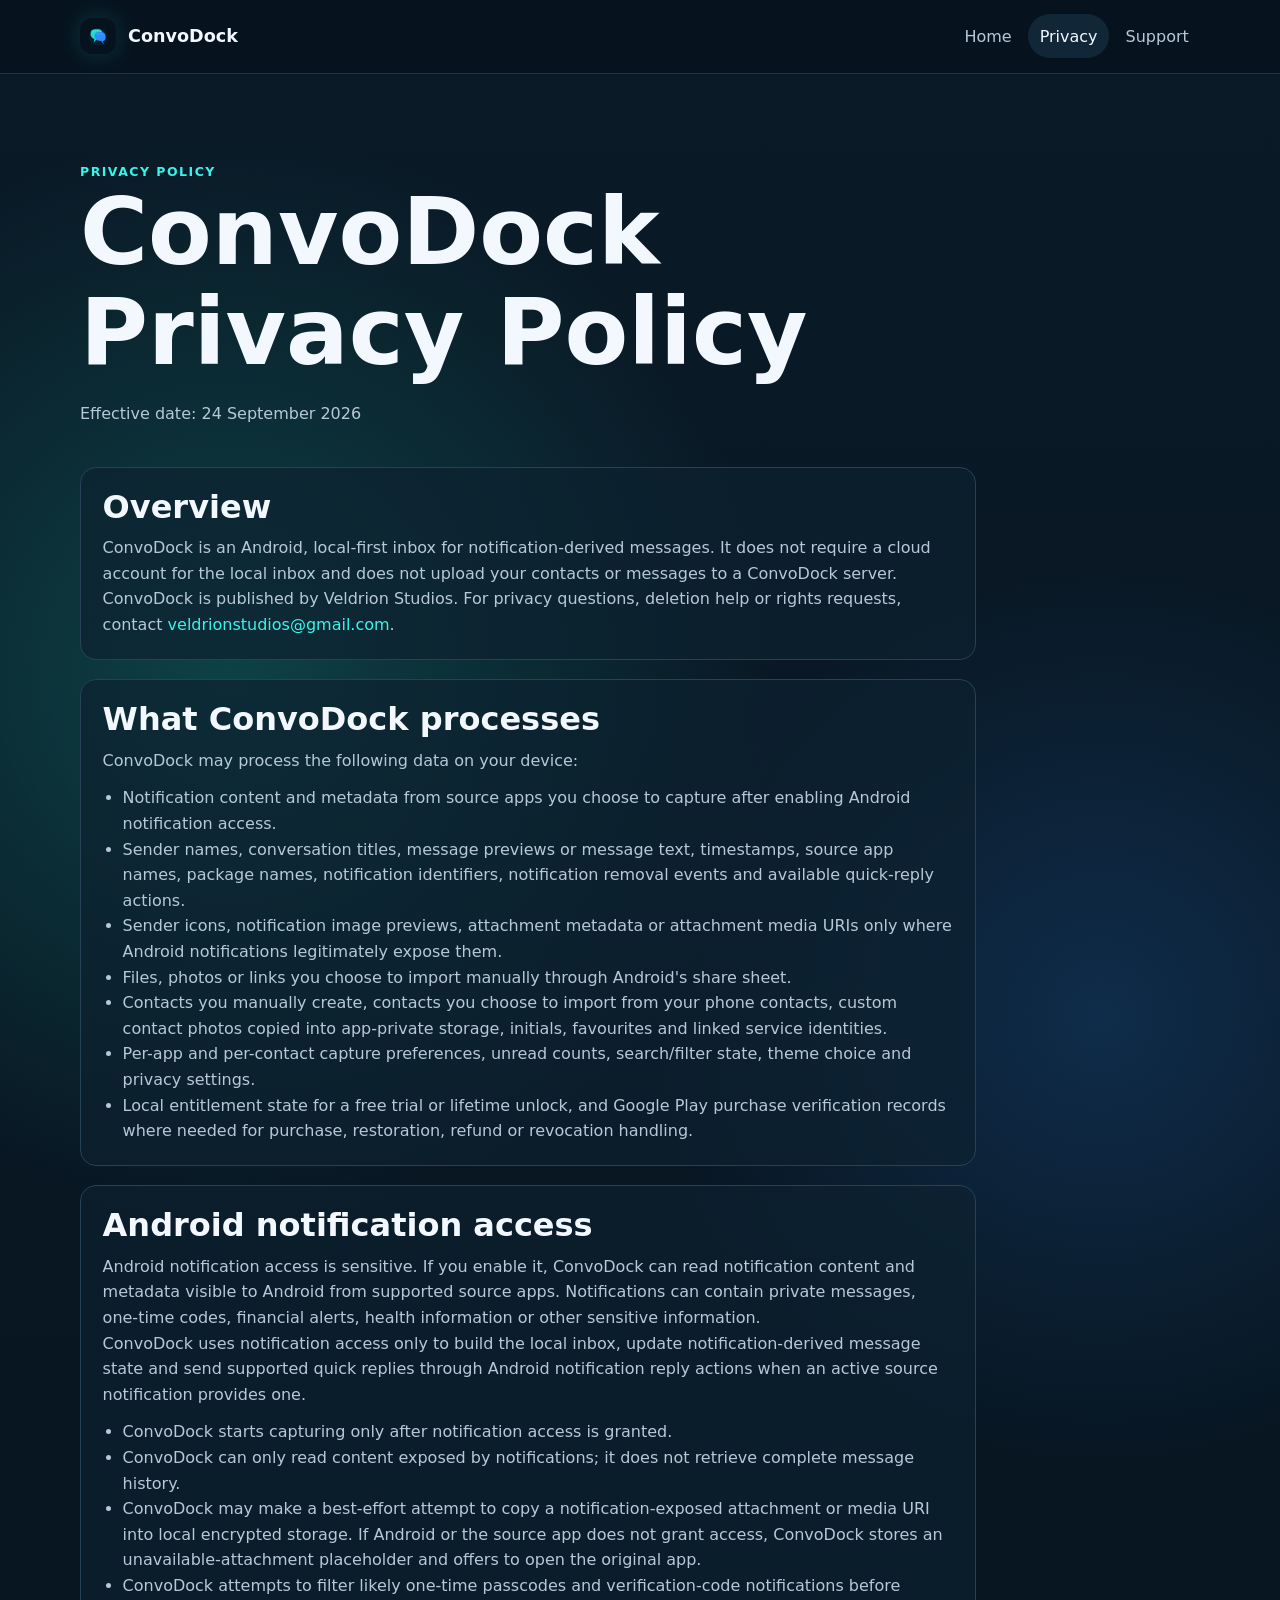
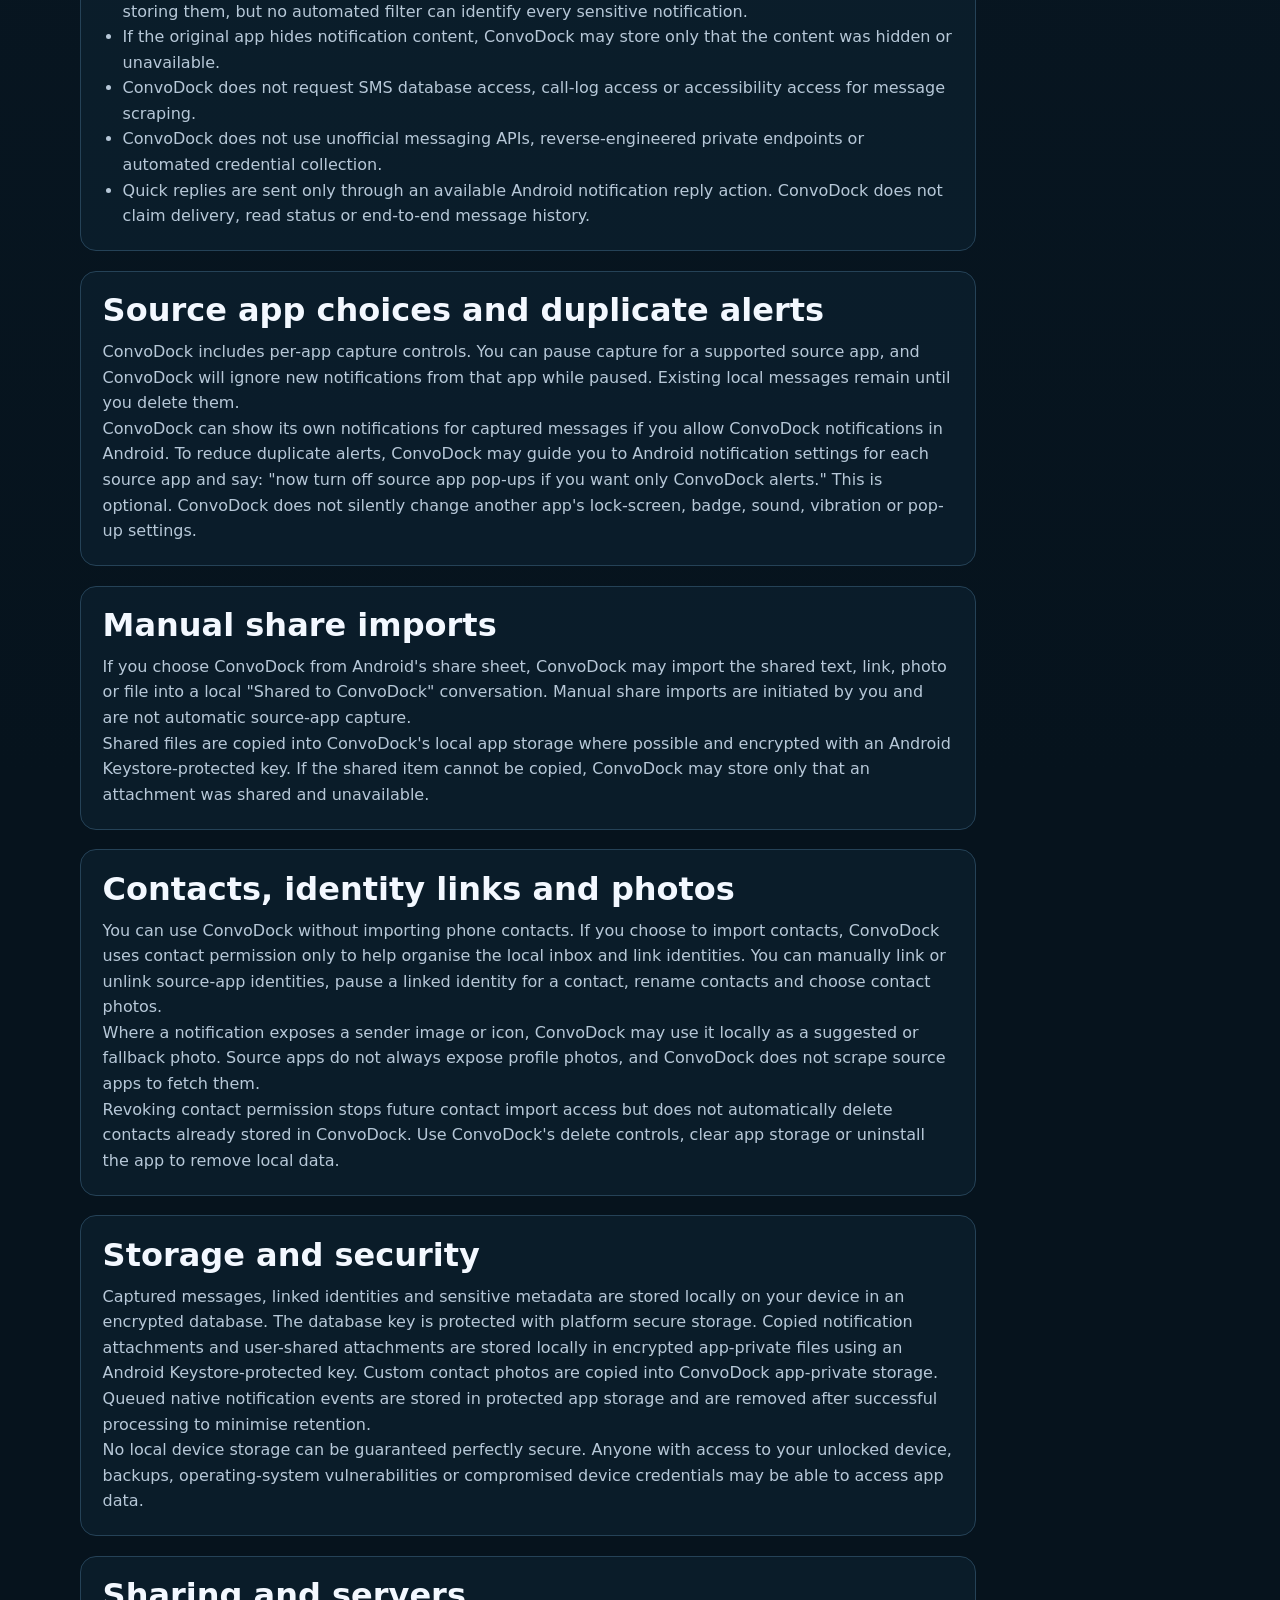
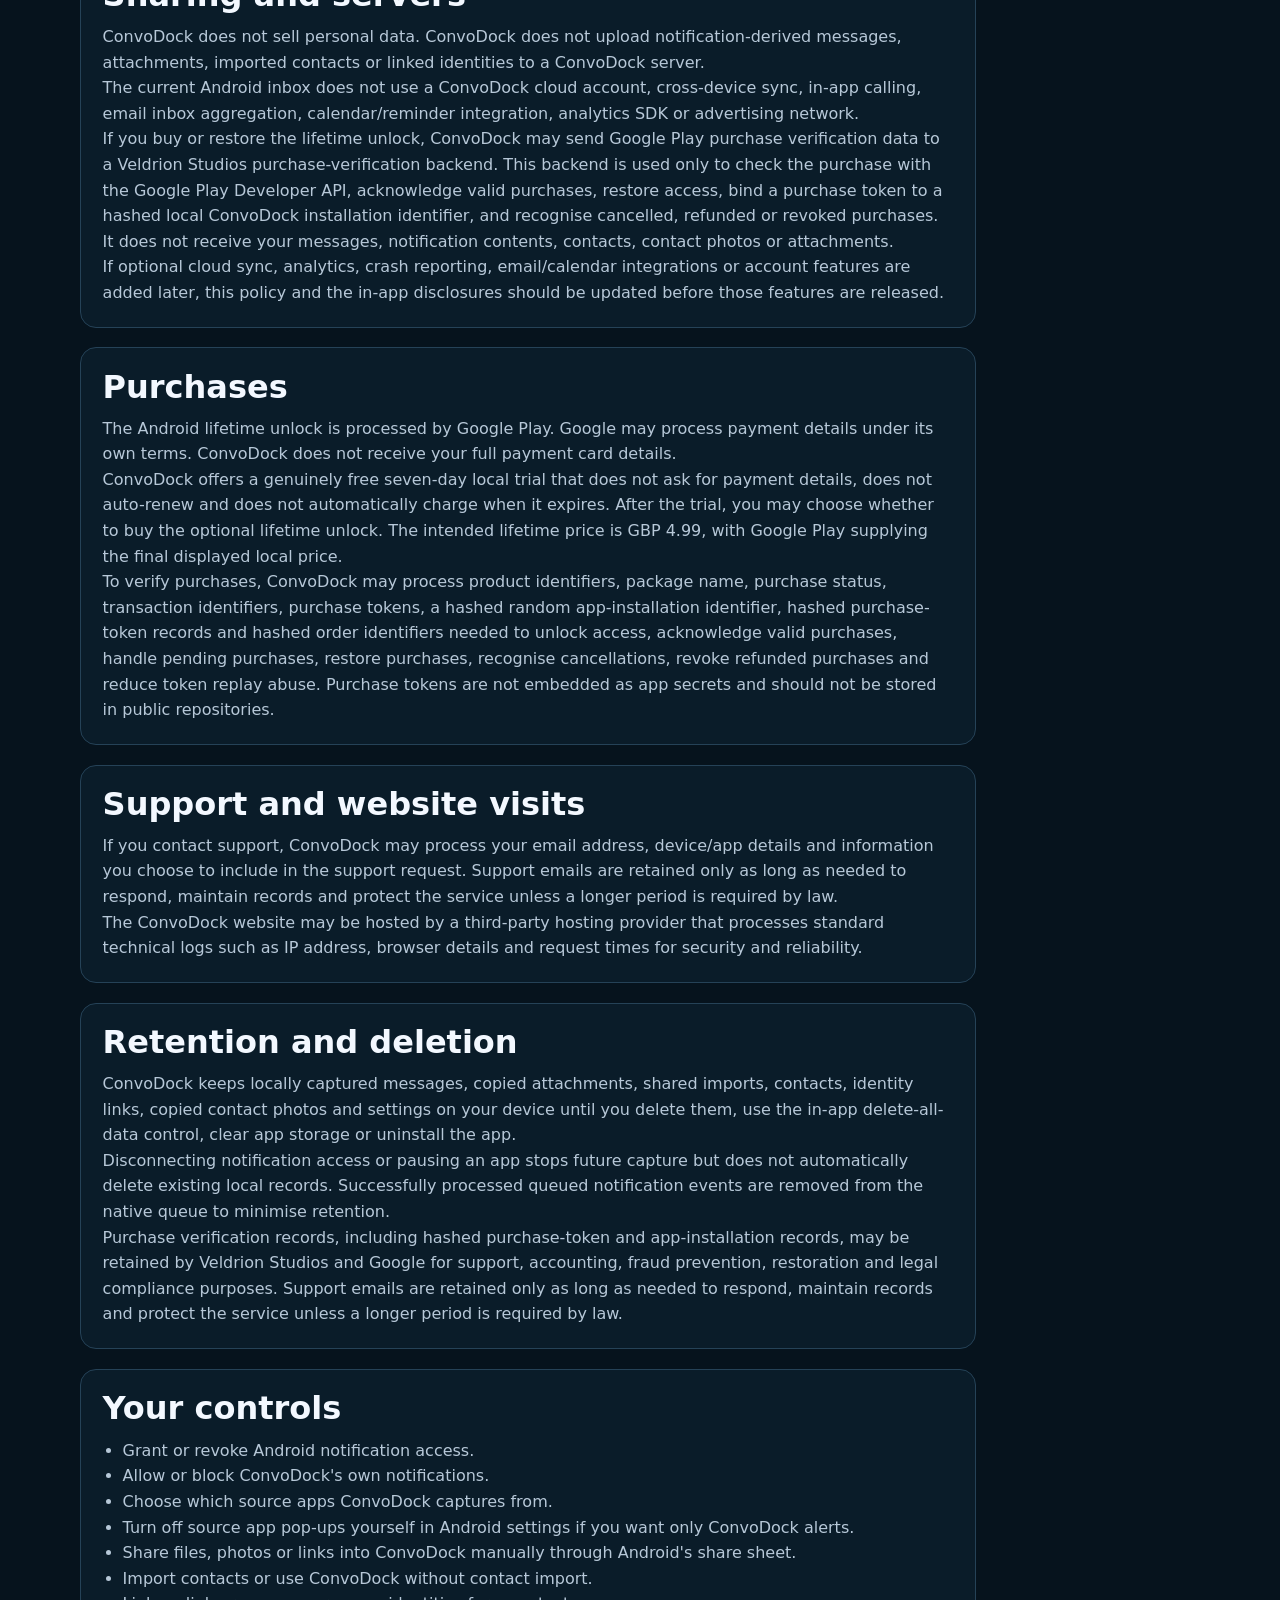
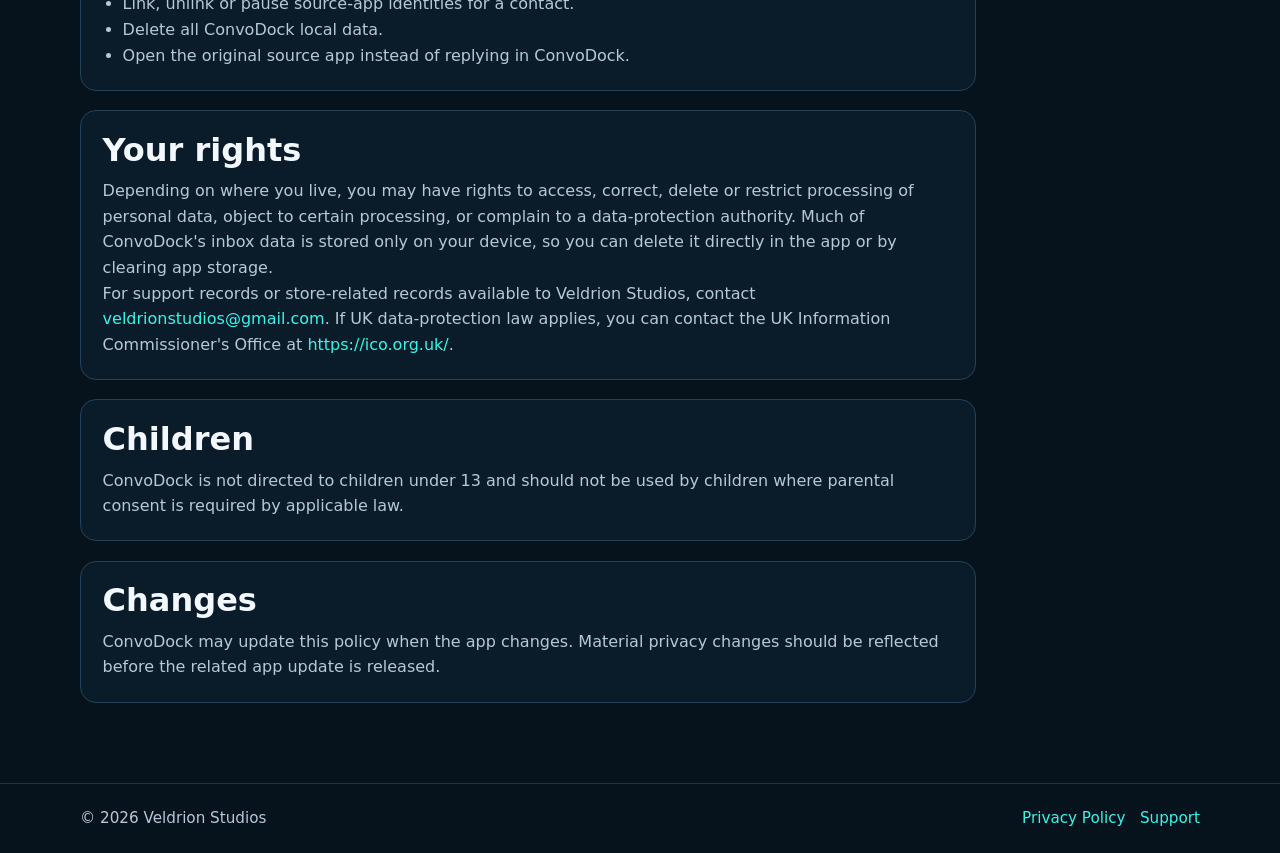
==== commit fc910c85: "Add files via upload" ====
--- a/privacy.html
+++ b/privacy.html
@@ -650,7 +650,7 @@
               The current Android inbox does not use a ConvoDock cloud account, cross-device sync, in-app calling, email inbox aggregation, calendar/reminder integration, analytics SDK or advertising network.
             </p>
             <p>
-              If you buy or restore the lifetime unlock, ConvoDock may send Google Play purchase verification data to a Veldrion Studios purchase-verification backend. This backend is used only to check the purchase with the Google Play Developer API, acknowledge valid purchases, restore access, and recognise cancelled, refunded or revoked purchases. It does not receive your messages, notification contents, contacts, contact photos or attachments.
+              If you buy or restore the lifetime unlock, ConvoDock may send Google Play purchase verification data to a Veldrion Studios purchase-verification backend. This backend is used only to check the purchase with the Google Play Developer API, acknowledge valid purchases, restore access, bind a purchase token to a hashed local ConvoDock installation identifier, and recognise cancelled, refunded or revoked purchases. It does not receive your messages, notification contents, contacts, contact photos or attachments.
             </p>
             <p>
               If optional cloud sync, analytics, crash reporting, email/calendar integrations or account features are added later, this policy and the in-app disclosures should be updated before those features are released.
@@ -666,7 +666,7 @@
               ConvoDock offers a genuinely free seven-day local trial that does not ask for payment details, does not auto-renew and does not automatically charge when it expires. After the trial, you may choose whether to buy the optional lifetime unlock. The intended lifetime price is GBP 4.99, with Google Play supplying the final displayed local price.
             </p>
             <p>
-              To verify purchases, ConvoDock may process product identifiers, package name, purchase status, transaction identifiers, purchase tokens and hashed purchase-token records needed to unlock access, acknowledge valid purchases, handle pending purchases, restore purchases, recognise cancellations, revoke refunded purchases and prevent duplicate grants. Purchase tokens are not embedded as app secrets and should not be stored in public repositories.
+              To verify purchases, ConvoDock may process product identifiers, package name, purchase status, transaction identifiers, purchase tokens, a hashed random app-installation identifier, hashed purchase-token records and hashed order identifiers needed to unlock access, acknowledge valid purchases, handle pending purchases, restore purchases, recognise cancellations, revoke refunded purchases and reduce token replay abuse. Purchase tokens are not embedded as app secrets and should not be stored in public repositories.
             </p>
           </section>
 
@@ -689,7 +689,7 @@
               Disconnecting notification access or pausing an app stops future capture but does not automatically delete existing local records. Successfully processed queued notification events are removed from the native queue to minimise retention.
             </p>
             <p>
-              Purchase verification records may be retained by Veldrion Studios and Google for support, accounting, fraud prevention, restoration and legal compliance purposes. Support emails are retained only as long as needed to respond, maintain records and protect the service unless a longer period is required by law.
+              Purchase verification records, including hashed purchase-token and app-installation records, may be retained by Veldrion Studios and Google for support, accounting, fraud prevention, restoration and legal compliance purposes. Support emails are retained only as long as needed to respond, maintain records and protect the service unless a longer period is required by law.
             </p>
           </section>
 
